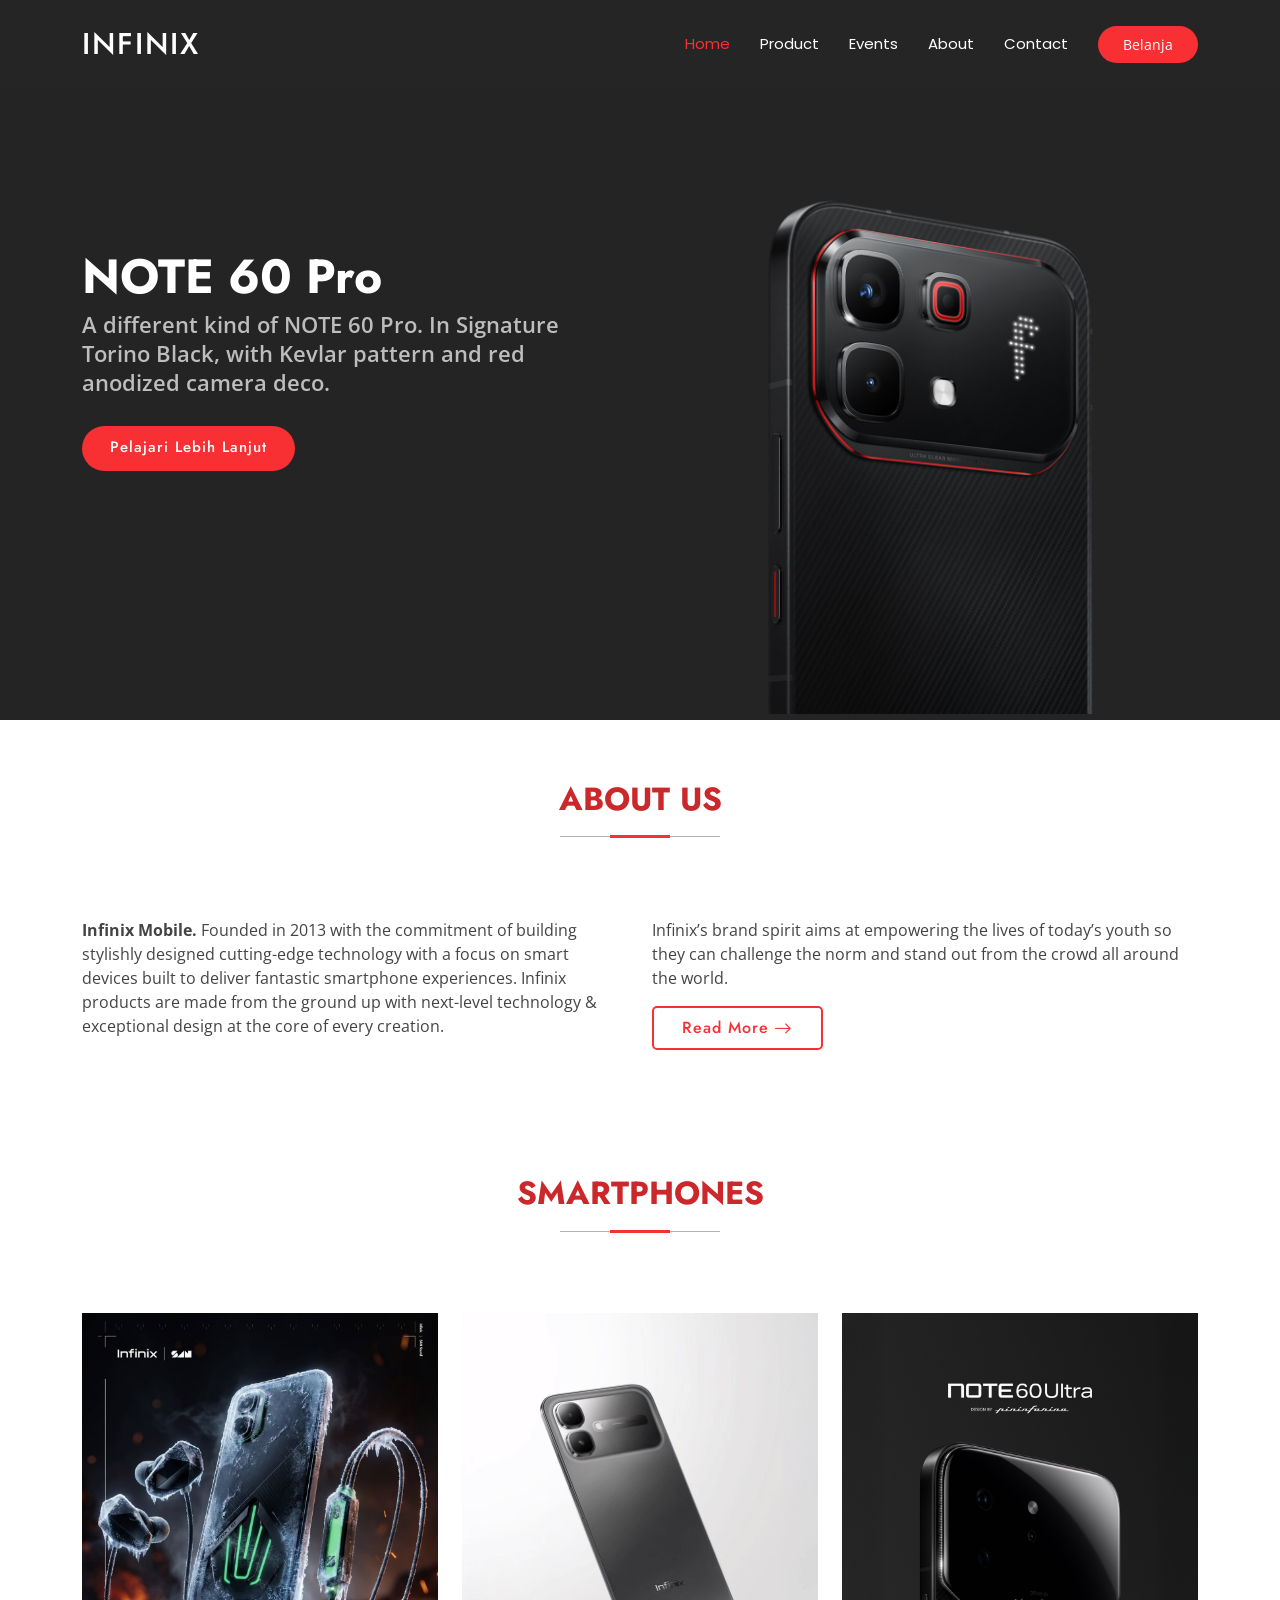
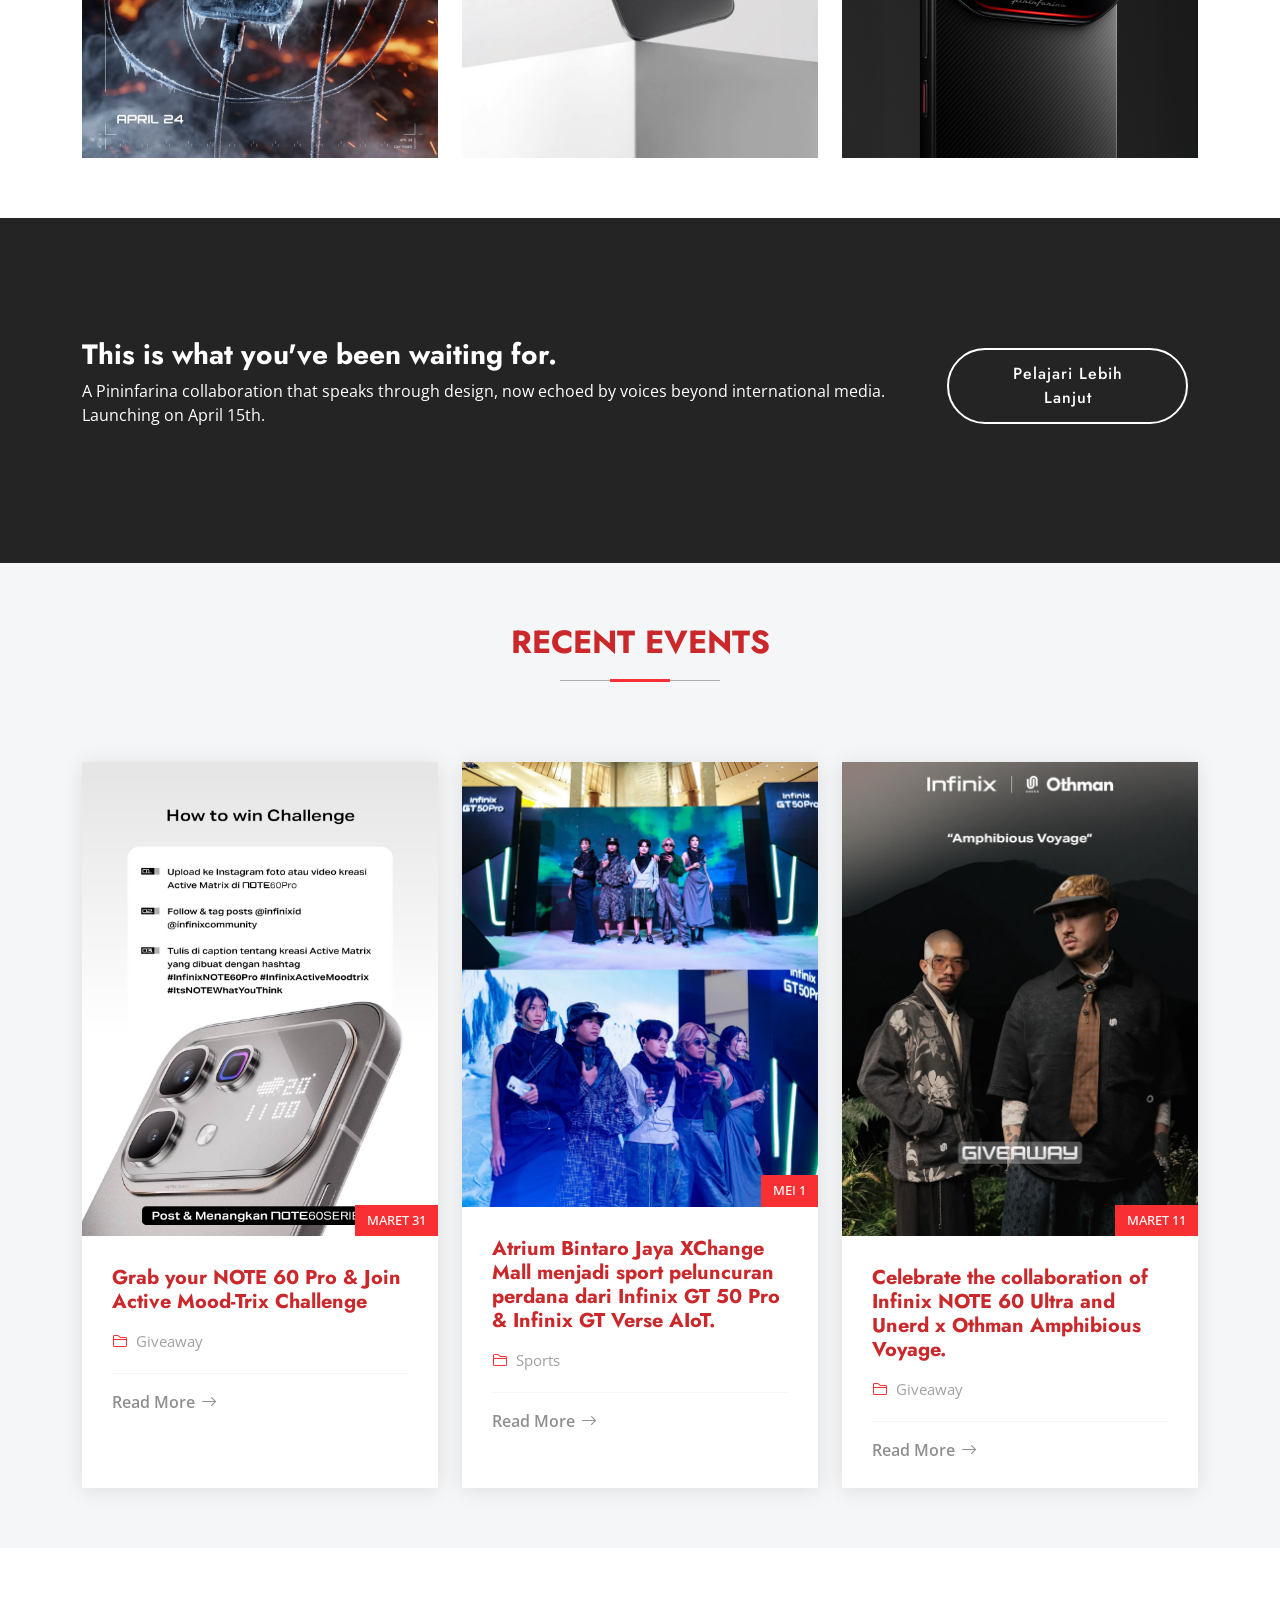
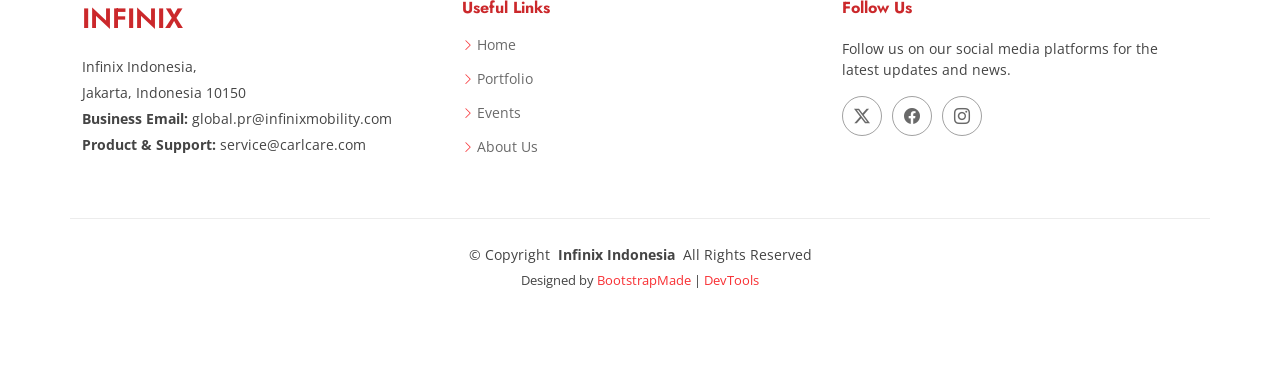
==== tugas_ets.html @ a5d47ee1 "Tugas pra ETS" ====
<!DOCTYPE html>
<html lang="en">

<head>
  <meta charset="utf-8">
  <meta content="width=device-width, initial-scale=1.0" name="viewport">
  <title>Infinix Indonesia</title>
  <meta name="description" content="">
  <meta name="keywords" content="">

  <!-- Favicons -->
  <link href="assets/img/favicon.png" rel="icon">
  <link href="assets/img/apple-touch-icon.png" rel="apple-touch-icon">

  <!-- Fonts -->
  <link href="https://fonts.googleapis.com" rel="preconnect">
  <link href="https://fonts.gstatic.com" rel="preconnect" crossorigin>
  <link
    href="https://fonts.googleapis.com/css2?family=Open+Sans:ital,wght@0,300;0,400;0,500;0,600;0,700;0,800;1,300;1,400;1,500;1,600;1,700;1,800&family=Poppins:ital,wght@0,100;0,200;0,300;0,400;0,500;0,600;0,700;0,800;0,900;1,100;1,200;1,300;1,400;1,500;1,600;1,700;1,800;1,900&family=Jost:ital,wght@0,100;0,200;0,300;0,400;0,500;0,600;0,700;0,800;0,900;1,100;1,200;1,300;1,400;1,500;1,600;1,700;1,800;1,900&display=swap"
    rel="stylesheet">

  <!-- Vendor CSS Files -->
  <link href="assets/vendor/bootstrap/css/bootstrap.min.css" rel="stylesheet">
  <link href="assets/vendor/bootstrap-icons/bootstrap-icons.css" rel="stylesheet">
  <link href="assets/vendor/aos/aos.css" rel="stylesheet">
  <link href="assets/vendor/glightbox/css/glightbox.min.css" rel="stylesheet">
  <link href="assets/vendor/swiper/swiper-bundle.min.css" rel="stylesheet">

  <!-- Main CSS File -->
  <link href="assets/css/style.css" rel="stylesheet">

  <!-- =======================================================
  * Template Name: Arsha
  * Template URL: https://bootstrapmade.com/arsha-free-bootstrap-html-template-corporate/
  * Updated: Feb 22 2025 with Bootstrap v5.3.3
  * Author: BootstrapMade.com
  * License: https://bootstrapmade.com/license/
  ======================================================== -->
</head>

<body class="index-page">

  <header id="header" class="header d-flex align-items-center fixed-top">
    <div class="container-fluid container-xl position-relative d-flex align-items-center">

      <a href="index.html" class="logo d-flex align-items-center me-auto">
        <!-- Uncomment the line below if you also wish to use an image logo -->
        <!-- <img src="assets/img/logo.webp" alt=""> -->
        <h1 class="sitename">Infinix</h1>
      </a>

      <nav id="navmenu" class="navmenu">
        <ul>
          <li><a href="#hero" class="active">Home</a></li>
          <li><a href="#portfolio">Product</a></li>
          <li><a href="#event">Events</a></li>
          <li><a href="#about">About</a></li>
          <li><a href="#footer">Contact</a></li>
        </ul>
        <i class="mobile-nav-toggle d-xl-none bi bi-list"></i>
      </nav>

      <a class="btn-getstarted" href="https://linktr.ee/infinixindo" target="_blank">Belanja</a>

    </div>
  </header>

  <main class="main">

    <!-- Hero Section -->
    <section id="hero" class="hero section dark-background">

      <div class="container">
        <div class="row gy-4">
          <div class="col-lg-6 order-2 order-lg-1 d-flex flex-column justify-content-center" data-aos="zoom-out">
            <h1>NOTE 60 Pro</h1>
            <p>A different kind of NOTE 60 Pro.
              In Signature Torino Black, with Kevlar pattern and red anodized camera deco.</p>
            <div class="d-flex">
              <a href="https://www.instagram.com/p/DXJDTZnGbRA/?img_index=1" target="_blank" class="btn-get-started">Pelajari Lebih Lanjut</a>
            </div>
          </div>
          <div class="col-lg-6 order-1 order-lg-2 hero-img" data-aos="zoom-out" data-aos-delay="200">
            <img src="assets/img/hero4-img.png" class="img-fluid" alt="">
          </div>
        </div>
      </div>

    </section><!-- /Hero Section -->

    <!-- About Section -->
    <section id="about" class="about section">

      <!-- Section Title -->
      <div class="container section-title" data-aos="fade-up">
        <h2>About Us</h2>
      </div><!-- End Section Title -->

      <div class="container">

        <div class="row gy-4">

          <div class="col-lg-6 content" data-aos="fade-up" data-aos-delay="100">
            <p>
              <b>Infinix Mobile. </b>Founded in 2013 with the commitment of building stylishly
              designed cutting-edge technology with a focus on
              smart devices built to deliver fantastic smartphone experiences. Infinix products are made from the ground
              up with next-level technology & exceptional design at the core of every creation.
            </p>
          </div>

          <div class="col-lg-6" data-aos="fade-up" data-aos-delay="200">
            <p>Infinix’s brand spirit aims at empowering the lives of today’s youth so they can challenge the norm and
              stand out from the crowd all around the world. </p>
            <a href="https://id.infinixmobility.com/about/story" target="_blank" class="read-more"><span>Read More</span><i class="bi bi-arrow-right"></i></a>
          </div>

        </div>

      </div>

    </section><!-- /About Section -->

    <!-- Portfolio Section -->
    <section id="portfolio" class="portfolio section">

      <!-- Section Title -->
      <div class="container section-title" data-aos="fade-up">
        <h2>Smartphones</h2>
      </div><!-- End Section Title -->

      <div class="container">

        <div class="isotope-layout" data-default-filter="*" data-layout="masonry" data-sort="original-order">

          <div class="row gy-4 isotope-container" data-aos="fade-up" data-aos-delay="200">

            <div class="col-lg-4 col-md-6 portfolio-item isotope-item filter-app">
              <img src="assets/img/portfolio/hp1.jpg" class="img-fluid" alt="">
              <div class="portfolio-info">
                <h4>Infinix GT 50 Pro</h4>
                <p>Stay cool. Never lag. The complete mobile gaming system.</p>
                <a href="assets/img/portfolio/hp1.jpg" title="Infinix GT 50 Pro" data-gallery="portfolio-gallery-app"
                  class="glightbox preview-link"><i class="bi bi-zoom-in"></i></a>
                <a href="https://www.instagram.com/p/DXbMA6LCJrT/" target="_blank" title="More Details"
                  class="details-link"><i class="bi bi-link-45deg"></i></a>
              </div>
            </div><!-- End Portfolio Item -->

            <div class="col-lg-4 col-md-6 portfolio-item isotope-item filter-app">
              <img src="assets/img/portfolio/hp2.jpg" class="img-fluid" alt="">
              <div class="portfolio-info">
                <h4>Infinix SMART 20</h4>
                <p>Bebas beraktivitas setiap hari dengan baterai besar 5200mAh.</p>
                <a href="assets/img/portfolio/hp2.jpg" title="Infinix SMART 20" data-gallery="portfolio-gallery-app"
                  class="glightbox preview-link"><i class="bi bi-zoom-in"></i></a>
                <a href="https://www.instagram.com/p/DV0GcU7lNZR/?img_index=1" target="_blank" title="More Details"
                  class="details-link"><i class="bi bi-link-45deg"></i></a>
              </div>
            </div><!-- End Portfolio Item -->

            <div class="col-lg-4 col-md-6 portfolio-item isotope-item filter-app">
              <img src="assets/img/portfolio/hp3.jpg" class="img-fluid" alt="">
              <div class="portfolio-info">
                <h4>Infinix NOTE 60 Ultra</h4>
                <p>The flagship from NOTE 60 Series. Built powerful. Engineered distinct.</p>
                <a href="assets/img/portfolio/hp3.jpg" title="Infinix NOTE 60 Ultra"
                  data-gallery="portfolio-gallery-app" class="glightbox preview-link"><i class="bi bi-zoom-in"></i></a>
                <a href="https://www.instagram.com/p/DXJM1EQGdS8/?img_index=1" target="_blank" title="More Details"
                  class="details-link"><i class="bi bi-link-45deg"></i></a>
              </div>
            </div><!-- End Portfolio Item -->


          </div><!-- End Portfolio Container -->

        </div>

      </div>

    </section><!-- /Portfolio Section -->

    <!-- Call To Action Section -->
    <section id="call-to-action" class="call-to-action section dark-background">

      <img src="assets/img/bg/bg.jpg" alt="">

      <div class="container">

        <div class="row" data-aos="zoom-in" data-aos-delay="100">
          <div class="col-xl-9 text-center text-xl-start">
            <h3>This is what you've been waiting for.</h3>
            <p>A Pininfarina collaboration that speaks through design, now echoed by voices beyond international media.
              Launching on April 15th.</p>
          </div>
          <div class="col-xl-3 cta-btn-container text-center">
            <a class="cta-btn align-middle" href="https://www.instagram.com/p/DXJM1EQGdS8/?img_index=1" target="_blank">Pelajari Lebih Lanjut</a>
          </div>
        </div>

      </div>

    </section><!-- /Call To Action Section -->

    <!-- Recent Blog Postst Section -->
    <section id="recent-blog-postst" class="recent-blog-postst section light-background">

      <!-- Section Title -->
      <div class="container section-title" data-aos="fade-up">
        <h2 id="event">Recent Events</h2>
      </div><!-- End Section Title -->

      <div class="container">

        <div class="row gy-5">

          <div class="col-xl-4 col-md-6">
            <div class="post-item position-relative h-100" data-aos="fade-up" data-aos-delay="100">

              <div class="post-img position-relative overflow-hidden">
                <img src="assets/img/blog/blog1.jpg" class="img-fluid" alt="">
                <span class="post-date">Maret 31</span>
              </div>

              <div class="post-content d-flex flex-column">

                <h3 class="post-title">Grab your NOTE 60 Pro & Join Active Mood-Trix Challenge</h3>

                <div class="meta d-flex align-items-center">
                  <div class="d-flex align-items-center">
                    <i class="bi bi-folder2"></i> <span class="ps-2">Giveaway</span>
                  </div>
                </div>

                <hr>

                <a href="https://www.instagram.com/p/DWjMcyxlNQJ/?img_index=3" target="_blank"
                  class="readmore stretched-link"><span>Read More</span><i class="bi bi-arrow-right"></i></a>

              </div>

            </div>
          </div><!-- End post item -->

          <div class="col-xl-4 col-md-6">
            <div class="post-item position-relative h-100" data-aos="fade-up" data-aos-delay="200">

              <div class="post-img position-relative overflow-hidden">
                <img src="assets/img/blog/blog2.webp" class="img-fluid" alt="">
                <span class="post-date">Mei 1</span>
              </div>

              <div class="post-content d-flex flex-column">

                <h3 class="post-title">Atrium Bintaro Jaya XChange Mall menjadi sport peluncuran perdana dari Infinix GT
                  50 Pro & Infinix GT Verse AIoT.</h3>
                <div class="meta d-flex align-items-center">
                  <div class="d-flex align-items-center">
                    <i class="bi bi-folder2"></i> <span class="ps-2">Sports</span>
                  </div>
                </div>

                <hr>

                <a href="https://www.instagram.com/p/DXvfO6tFLLe/?img_index=3" target="_blank"
                  class="readmore stretched-link"><span>Read More</span><i class="bi bi-arrow-right"></i></a>

              </div>

            </div>
          </div><!-- End post item -->

          <div class="col-xl-4 col-md-6" data-aos="fade-up" data-aos-delay="300">
            <div class="post-item position-relative h-100">

              <div class="post-img position-relative overflow-hidden">
                <img src="assets/img/blog/blog3.webp" class="img-fluid" alt="">
                <span class="post-date">Maret 11</span>
              </div>

              <div class="post-content d-flex flex-column">

                <h3 class="post-title">Celebrate the collaboration of Infinix NOTE 60 Ultra and Unerd x Othman
                  Amphibious Voyage.</h3>

                <div class="meta d-flex align-items-center">
                  <div class="d-flex align-items-center">
                    <i class="bi bi-folder2"></i> <span class="ps-2">Giveaway</span>
                  </div>
                </div>

                <hr>

                <a href="https://www.instagram.com/p/DVvOeg_lFXD/?img_index=3" target="_blank"
                  class="readmore stretched-link"><span>Read More</span><i class="bi bi-arrow-right"></i></a>

              </div>

            </div>
          </div><!-- End post item -->

        </div>

      </div>

    </section><!-- /Recent Blog Postst Section -->





  </main>

  <footer id="footer" class="footer">

    <div class="container footer-top">
      <div class="row gy-4">
        <div class="col-lg-4 col-md-6 footer-about">
          <a href="index.html" class="d-flex align-items-center">
            <span class="sitename">Infinix</span>
          </a>
          <div class="footer-contact pt-3">
            <p>Infinix Indonesia,</p>
            <p>Jakarta, Indonesia 10150</p>
            <p><strong>Business Email:</strong> <span>global.pr@infinixmobility.com</span></p>
            <p><strong>Product & Support:</strong> <span>service@carlcare.com</span></p>
          </div>
        </div>

        <div class="col-lg-4 col-md-3 footer-links">
          <h4>Useful Links</h4>
          <ul>
            <li><i class="bi bi-chevron-right"></i> <a href="#">Home</a></li>
            <li><i class="bi bi-chevron-right"></i> <a href="#portfolio">Portfolio</a></li>
            <li><i class="bi bi-chevron-right"></i> <a href="#event">Events</a></li>
            <li><i class="bi bi-chevron-right"></i> <a href="#about">About Us</a></li>
          </ul>
        </div>

        <div class="col-lg-4 col-md-12">
          <h4>Follow Us</h4>
          <p>Follow us on our social media platforms for the latest updates and news.</p>
          <div class="social-links d-flex">
            <a href="https://x.com/InfinixIndo" target="_blank"><i class="bi bi-twitter-x"></i></a>
            <a href="https://web.facebook.com/InfinixIndonesia?_rdc=1&_rdr#" target="_blank"><i class="bi bi-facebook"></i></a>
            <a href="https://www.instagram.com/infinixid/" target="_blank"><i class="bi bi-instagram"></i></a>
          </div>
        </div>

      </div>
    </div>

    <div class="container copyright text-center mt-4">
      <p>© <span>Copyright</span> <strong class="px-1 sitename">Infinix Indonesia</strong> <span>All Rights Reserved</span></p>
      <div class="credits">
        <!-- All the links in the footer should remain intact. -->
        <!-- You can delete the links only if you've purchased the pro version. -->
        <!-- Licensing information: https://bootstrapmade.com/license/ -->
        <!-- Purchase the pro version with working PHP/AJAX contact form: [buy-url] -->
        Designed by <a href="https://bootstrapmade.com/">BootstrapMade</a> | <a
          href="https://bootstrapmade.com/tools/">DevTools</a>
      </div>
    </div>

  </footer>

  <!-- Scroll Top -->
  <a href="#" id="scroll-top" class="scroll-top d-flex align-items-center justify-content-center"><i
      class="bi bi-arrow-up-short"></i></a>

  <!-- Preloader -->
  <div id="preloader"></div>

  <!-- Vendor JS Files -->
  <script src="assets/vendor/bootstrap/js/bootstrap.bundle.min.js"></script>
  <script src="assets/vendor/php-email-form/validate.js"></script>
  <script src="assets/vendor/aos/aos.js"></script>
  <script src="assets/vendor/glightbox/js/glightbox.min.js"></script>
  <script src="assets/vendor/swiper/swiper-bundle.min.js"></script>
  <script src="assets/vendor/waypoints/noframework.waypoints.js"></script>
  <script src="assets/vendor/imagesloaded/imagesloaded.pkgd.min.js"></script>
  <script src="assets/vendor/isotope-layout/isotope.pkgd.min.js"></script>

  <!-- Main JS File -->
  <script src="assets/js/main.js"></script>

</body>

</html>
---- assets/css/style.css ----
/**
* Template Name: Arsha
* Template URL: https://bootstrapmade.com/arsha-free-bootstrap-html-template-corporate/
* Updated: Feb 22 2025 with Bootstrap v5.3.3
* Author: BootstrapMade.com
* License: https://bootstrapmade.com/license/
*/

/*--------------------------------------------------------------
# Font & Color Variables
# Help: https://bootstrapmade.com/color-system/
--------------------------------------------------------------*/
/* Fonts */
:root {
  --default-font: "Open Sans",  system-ui, -apple-system, "Segoe UI", Roboto, "Helvetica Neue", Arial, "Noto Sans", "Liberation Sans", sans-serif, "Apple Color Emoji", "Segoe UI Emoji", "Segoe UI Symbol", "Noto Color Emoji";
  --heading-font: "Jost",  sans-serif;
  --nav-font: "Poppins",  sans-serif;
}

/* Global Colors - The following color variables are used throughout the website. Updating them here will change the color scheme of the entire website */
:root { 
  --background-color: #ffffff; /* Background color for the entire website, including individual sections */
  --default-color: #444444; /* Default color used for the majority of the text content across the entire website */
  --heading-color: #cb282b; /* Color for headings, subheadings and title throughout the website */
  --accent-color: #F83034; /* Accent color that represents your brand on the website. It's used for buttons, links, and other elements that need to stand out */
  --surface-color: #ffffff; /* The surface color is used as a background of boxed elements within sections, such as cards, icon boxes, or other elements that require a visual separation from the global background. */
  --contrast-color: #ffffff; /* Contrast color for text, ensuring readability against backgrounds of accent, heading, or default colors. */
}

/* Nav Menu Colors - The following color variables are used specifically for the navigation menu. They are separate from the global colors to allow for more customization options */
:root {
  --nav-color: #ffffff;  /* The default color of the main navmenu links */
  --nav-hover-color: #F83034; /* Applied to main navmenu links when they are hovered over or active */
  --nav-mobile-background-color: #ffffff; /* Used as the background color for mobile navigation menu */
  --nav-dropdown-background-color: #ffffff; /* Used as the background color for dropdown items that appear when hovering over primary navigation items */
  --nav-dropdown-color: #444444; /* Used for navigation links of the dropdown items in the navigation menu. */
  --nav-dropdown-hover-color: #47b2e4; /* Similar to --nav-hover-color, this color is applied to dropdown navigation links when they are hovered over. */
}

/* Color Presets - These classes override global colors when applied to any section or element, providing reuse of the sam color scheme. */

.light-background {
  --background-color: #f5f6f8;
  --surface-color: #ffffff;
}

.dark-background {
  --background-color: #242424;
  --default-color: #ffffff;
  --heading-color: #ffffff;
  --surface-color: #161616;
  --contrast-color: #ffffff;
}

/* Smooth scroll */
:root {
  scroll-behavior: smooth;
}

/*--------------------------------------------------------------
# General Styling & Shared Classes
--------------------------------------------------------------*/
body {
  color: var(--default-color);
  background-color: var(--background-color);
  font-family: var(--default-font);
}

a {
  color: var(--accent-color);
  text-decoration: none;
  transition: 0.3s;
}

a:hover {
  color: color-mix(in srgb, var(--accent-color), transparent 25%);
  text-decoration: none;
}

h1,
h2,
h3,
h4,
h5,
h6 {
  color: var(--heading-color);
  font-family: var(--heading-font);
}

/* PHP Email Form Messages
------------------------------*/
.php-email-form .error-message {
  display: none;
  background: #df1529;
  color: #ffffff;
  text-align: left;
  padding: 15px;
  margin-bottom: 24px;
  font-weight: 600;
}

.php-email-form .sent-message {
  display: none;
  color: #ffffff;
  background: #059652;
  text-align: center;
  padding: 15px;
  margin-bottom: 24px;
  font-weight: 600;
}

.php-email-form .loading {
  display: none;
  background: var(--surface-color);
  text-align: center;
  padding: 15px;
  margin-bottom: 24px;
}

.php-email-form .loading:before {
  content: "";
  display: inline-block;
  border-radius: 50%;
  width: 24px;
  height: 24px;
  margin: 0 10px -6px 0;
  border: 3px solid var(--accent-color);
  border-top-color: var(--surface-color);
  animation: php-email-form-loading 1s linear infinite;
}

@keyframes php-email-form-loading {
  0% {
    transform: rotate(0deg);
  }

  100% {
    transform: rotate(360deg);
  }
}

/*--------------------------------------------------------------
# Global Header
--------------------------------------------------------------*/
.header {
  --background-color: #3d4d6a;
  --heading-color: #ffffff;
  color: var(--default-color);
  background-color: var(--background-color);
  padding: 15px 0;
  transition: all 0.5s;
  z-index: 997;
}

.header .logo {
  line-height: 1;
}

.header .logo img {
  max-height: 36px;
  margin-right: 8px;
}

.header .logo h1 {
  font-size: 30px;
  margin: 0;
  font-weight: 500;
  color: var(--heading-color);
  letter-spacing: 2px;
  text-transform: uppercase;
}

.header .btn-getstarted,
.header .btn-getstarted:focus {
  color: var(--contrast-color);
  background: var(--accent-color);
  font-size: 14px;
  padding: 8px 25px;
  margin: 0 0 0 30px;
  border-radius: 50px;
  transition: 0.3s;
}

.header .btn-getstarted:hover,
.header .btn-getstarted:focus:hover {
  color: var(--contrast-color);
  background: color-mix(in srgb, var(--accent-color), transparent 15%);
}

@media (max-width: 1200px) {
  .header .logo {
    order: 1;
  }

  .header .btn-getstarted {
    order: 2;
    margin: 0 15px 0 0;
    padding: 6px 15px;
  }

  .header .navmenu {
    order: 3;
  }
}

/* Index Page Header
------------------------------*/
.index-page .header {
  --background-color: rgba(37, 37, 37);
  --heading-color: #ffffff;
  --nav-color: #ffffff;
}

/* Index Page Header on Scroll
------------------------------*/
.index-page.scrolled .header {
  --background-color: rgba(22, 22, 22, 0.9);
}

/*--------------------------------------------------------------
# Navigation Menu
--------------------------------------------------------------*/
/* Desktop Navigation */
@media (min-width: 1200px) {
  .navmenu {
    padding: 0;
  }

  .navmenu ul {
    margin: 0;
    padding: 0;
    display: flex;
    list-style: none;
    align-items: center;
  }

  .navmenu li {
    position: relative;
  }

  .navmenu a,
  .navmenu a:focus {
    color: var(--nav-color);
    padding: 18px 15px;
    font-size: 15px;
    font-family: var(--nav-font);
    font-weight: 400;
    display: flex;
    align-items: center;
    justify-content: space-between;
    white-space: nowrap;
    transition: 0.3s;
  }

  .navmenu a i,
  .navmenu a:focus i {
    font-size: 12px;
    line-height: 0;
    margin-left: 5px;
    transition: 0.3s;
  }

  .navmenu li:last-child a {
    padding-right: 0;
  }

  .navmenu li:hover>a,
  .navmenu .active,
  .navmenu .active:focus {
    color: var(--nav-hover-color);
  }

  .navmenu .dropdown ul {
    margin: 0;
    padding: 10px 0;
    background: var(--nav-dropdown-background-color);
    display: block;
    position: absolute;
    visibility: hidden;
    left: 14px;
    top: 130%;
    opacity: 0;
    transition: 0.3s;
    border-radius: 4px;
    z-index: 99;
    box-shadow: 0px 0px 30px rgba(0, 0, 0, 0.1);
  }

  .navmenu .dropdown ul li {
    min-width: 200px;
  }

  .navmenu .dropdown ul a {
    padding: 10px 20px;
    font-size: 15px;
    text-transform: none;
    color: var(--nav-dropdown-color);
  }

  .navmenu .dropdown ul a i {
    font-size: 12px;
  }

  .navmenu .dropdown ul a:hover,
  .navmenu .dropdown ul .active:hover,
  .navmenu .dropdown ul li:hover>a {
    color: var(--nav-dropdown-hover-color);
  }

  .navmenu .dropdown:hover>ul {
    opacity: 1;
    top: 100%;
    visibility: visible;
  }

  .navmenu .dropdown .dropdown ul {
    top: 0;
    left: -90%;
    visibility: hidden;
  }

  .navmenu .dropdown .dropdown:hover>ul {
    opacity: 1;
    top: 0;
    left: -100%;
    visibility: visible;
  }

  .navmenu .megamenu {
    position: static;
  }

  .navmenu .megamenu ul {
    margin: 0;
    padding: 10px;
    background: var(--nav-dropdown-background-color);
    box-shadow: 0px 0px 20px rgba(0, 0, 0, 0.1);
    position: absolute;
    top: 130%;
    left: 0;
    right: 0;
    visibility: hidden;
    opacity: 0;
    display: flex;
    transition: 0.3s;
    border-radius: 4px;
    z-index: 99;
  }

  .navmenu .megamenu ul li {
    flex: 1;
  }

  .navmenu .megamenu ul li a,
  .navmenu .megamenu ul li:hover>a {
    padding: 10px 20px;
    font-size: 15px;
    color: var(--nav-dropdown-color);
  }

  .navmenu .megamenu ul li a:hover,
  .navmenu .megamenu ul li .active,
  .navmenu .megamenu ul li .active:hover {
    color: var(--nav-dropdown-hover-color);
  }

  .navmenu .megamenu:hover>ul {
    opacity: 1;
    top: 100%;
    visibility: visible;
  }

  .navmenu .dd-box-shadow {
    box-shadow: 0px 0px 30px rgba(0, 0, 0, 0.1);
  }
}

/* Mobile Navigation */
@media (max-width: 1199px) {
  .mobile-nav-toggle {
    color: var(--nav-color);
    font-size: 28px;
    line-height: 0;
    margin-right: 10px;
    cursor: pointer;
    transition: color 0.3s;
  }

  .navmenu {
    padding: 0;
    z-index: 9997;
  }

  .navmenu ul {
    display: none;
    list-style: none;
    position: absolute;
    inset: 60px 20px 20px 20px;
    padding: 10px 0;
    margin: 0;
    border-radius: 6px;
    background-color: var(--nav-mobile-background-color);
    overflow-y: auto;
    transition: 0.3s;
    z-index: 9998;
    box-shadow: 0px 0px 30px rgba(0, 0, 0, 0.1);
  }

  .navmenu a,
  .navmenu a:focus {
    color: var(--nav-dropdown-color);
    padding: 10px 20px;
    font-family: var(--nav-font);
    font-size: 17px;
    font-weight: 500;
    display: flex;
    align-items: center;
    justify-content: space-between;
    white-space: nowrap;
    transition: 0.3s;
  }

  .navmenu a i,
  .navmenu a:focus i {
    font-size: 12px;
    line-height: 0;
    margin-left: 5px;
    width: 30px;
    height: 30px;
    display: flex;
    align-items: center;
    justify-content: center;
    border-radius: 50%;
    transition: 0.3s;
    background-color: color-mix(in srgb, var(--accent-color), transparent 90%);
  }

  .navmenu a i:hover,
  .navmenu a:focus i:hover {
    background-color: var(--accent-color);
    color: var(--contrast-color);
  }

  .navmenu a:hover,
  .navmenu .active,
  .navmenu .active:focus {
    color: var(--nav-dropdown-hover-color);
  }

  .navmenu .active i,
  .navmenu .active:focus i {
    background-color: var(--accent-color);
    color: var(--contrast-color);
    transform: rotate(180deg);
  }

  .navmenu .dropdown ul {
    position: static;
    display: none;
    z-index: 99;
    padding: 10px 0;
    margin: 10px 20px;
    background-color: var(--nav-dropdown-background-color);
    border: 1px solid color-mix(in srgb, var(--default-color), transparent 90%);
    box-shadow: none;
    transition: all 0.5s ease-in-out;
  }

  .navmenu .dropdown ul ul {
    background-color: rgba(33, 37, 41, 0.1);
  }

  .navmenu .dropdown>.dropdown-active {
    display: block;
    background-color: rgba(33, 37, 41, 0.03);
  }

  .mobile-nav-active {
    overflow: hidden;
  }

  .mobile-nav-active .mobile-nav-toggle {
    color: #fff;
    position: absolute;
    font-size: 32px;
    top: 15px;
    right: 15px;
    margin-right: 0;
    z-index: 9999;
  }

  .mobile-nav-active .navmenu {
    position: fixed;
    overflow: hidden;
    inset: 0;
    background: rgba(33, 37, 41, 0.8);
    transition: 0.3s;
  }

  .mobile-nav-active .navmenu>ul {
    display: block;
  }
}

/*--------------------------------------------------------------
# Global Footer
--------------------------------------------------------------*/
.footer {
  color: var(--default-color);
  background-color: var(--background-color);
  font-size: 14px;
  padding-bottom: 50px;
  position: relative;
}

.footer .footer-newsletter {
  background-color: color-mix(in srgb, var(--heading-color), transparent 95%);
  padding: 50px 0;
}

.footer .footer-newsletter h4 {
  font-size: 24px;
}

.footer .footer-newsletter .newsletter-form {
  margin-top: 30px;
  margin-bottom: 15px;
  padding: 6px 8px;
  position: relative;
  background-color: color-mix(in srgb, var(--background-color), transparent 50%);
  border: 1px solid color-mix(in srgb, var(--default-color), transparent 90%);
  box-shadow: 0px 2px 25px rgba(0, 0, 0, 0.1);
  display: flex;
  transition: 0.3s;
  border-radius: 50px;
}

.footer .footer-newsletter .newsletter-form:focus-within {
  border-color: var(--accent-color);
}

.footer .footer-newsletter .newsletter-form input[type=email] {
  border: 0;
  padding: 4px;
  width: 100%;
  background-color: color-mix(in srgb, var(--background-color), transparent 50%);
  color: var(--default-color);
}

.footer .footer-newsletter .newsletter-form input[type=email]:focus-visible {
  outline: none;
}

.footer .footer-newsletter .newsletter-form input[type=submit] {
  border: 0;
  font-size: 16px;
  padding: 0 20px;
  margin: -7px -8px -7px 0;
  background: var(--accent-color);
  color: var(--contrast-color);
  transition: 0.3s;
  border-radius: 50px;
}

.footer .footer-newsletter .newsletter-form input[type=submit]:hover {
  background: color-mix(in srgb, var(--accent-color), transparent 20%);
}

.footer .footer-top {
  padding-top: 50px;
}

.footer .social-links a {
  display: flex;
  align-items: center;
  justify-content: center;
  width: 40px;
  height: 40px;
  border-radius: 50%;
  border: 1px solid color-mix(in srgb, var(--default-color), transparent 50%);
  font-size: 16px;
  color: color-mix(in srgb, var(--default-color), transparent 20%);
  margin-right: 10px;
  transition: 0.3s;
}

.footer .social-links a:hover {
  color: var(--accent-color);
  border-color: var(--accent-color);
}

.footer h4 {
  font-size: 16px;
  font-weight: bold;
  position: relative;
  padding-bottom: 12px;
}

.footer .footer-links {
  margin-bottom: 30px;
}

.footer .footer-links ul {
  list-style: none;
  padding: 0;
  margin: 0;
}

.footer .footer-links ul i {
  margin-right: 3px;
  font-size: 12px;
  line-height: 0;
  color: var(--accent-color);
}

.footer .footer-links ul li {
  padding: 10px 0;
  display: flex;
  align-items: center;
}

.footer .footer-links ul li:first-child {
  padding-top: 0;
}

.footer .footer-links ul a {
  display: inline-block;
  color: color-mix(in srgb, var(--default-color), transparent 20%);
  line-height: 1;
}

.footer .footer-links ul a:hover {
  color: var(--accent-color);
}

.footer .footer-about a {
  color: var(--heading-color);
  font-size: 28px;
  font-weight: 600;
  text-transform: uppercase;
  font-family: var(--heading-font);
}

.footer .footer-contact p {
  margin-bottom: 5px;
}

.footer .copyright {
  padding-top: 25px;
  padding-bottom: 25px;
  border-top: 1px solid color-mix(in srgb, var(--default-color), transparent 90%);
}

.footer .copyright p {
  margin-bottom: 0;
}

.footer .credits {
  margin-top: 6px;
  font-size: 13px;
}

/*--------------------------------------------------------------
# Preloader
--------------------------------------------------------------*/
#preloader {
  position: fixed;
  inset: 0;
  z-index: 999999;
  overflow: hidden;
  background: var(--background-color);
  transition: all 0.6s ease-out;
}

#preloader:before {
  content: "";
  position: fixed;
  top: calc(50% - 30px);
  left: calc(50% - 30px);
  border: 6px solid #ffffff;
  border-color: var(--accent-color) transparent var(--accent-color) transparent;
  border-radius: 50%;
  width: 60px;
  height: 60px;
  animation: animate-preloader 1.5s linear infinite;
}

@keyframes animate-preloader {
  0% {
    transform: rotate(0deg);
  }

  100% {
    transform: rotate(360deg);
  }
}

/*--------------------------------------------------------------
# Scroll Top Button
--------------------------------------------------------------*/
.scroll-top {
  position: fixed;
  visibility: hidden;
  opacity: 0;
  right: 15px;
  bottom: -15px;
  z-index: 99999;
  background-color: var(--accent-color);
  width: 44px;
  height: 44px;
  border-radius: 50px;
  transition: all 0.4s;
}

.scroll-top i {
  font-size: 24px;
  color: var(--contrast-color);
  line-height: 0;
}

.scroll-top:hover {
  background-color: color-mix(in srgb, var(--accent-color), transparent 20%);
  color: var(--contrast-color);
}

.scroll-top.active {
  visibility: visible;
  opacity: 1;
  bottom: 15px;
}

/*--------------------------------------------------------------
# Disable aos animation delay on mobile devices
--------------------------------------------------------------*/
@media screen and (max-width: 768px) {
  [data-aos-delay] {
    transition-delay: 0 !important;
  }
}

/*--------------------------------------------------------------
# Global Page Titles & Breadcrumbs
--------------------------------------------------------------*/
.page-title {
  --background-color: color-mix(in srgb, var(--default-color), transparent 96%);
  color: var(--default-color);
  background-color: var(--background-color);
  padding: 20px 0;
  position: relative;
}

.page-title h1 {
  font-size: 28px;
  font-weight: 700;
  margin: 0;
}

.page-title .breadcrumbs ol {
  display: flex;
  flex-wrap: wrap;
  list-style: none;
  padding: 0 0 10px 0;
  margin: 0;
  font-size: 14px;
}

.page-title .breadcrumbs ol li+li {
  padding-left: 10px;
}

.page-title .breadcrumbs ol li+li::before {
  content: "/";
  display: inline-block;
  padding-right: 10px;
  color: color-mix(in srgb, var(--default-color), transparent 70%);
}

/*--------------------------------------------------------------
# Global Sections
--------------------------------------------------------------*/
section,
.section {
  color: var(--default-color);
  background-color: var(--background-color);
  padding: 60px 0;
  scroll-margin-top: 88px;
  overflow: clip;
}

@media (max-width: 1199px) {

  section,
  .section {
    scroll-margin-top: 66px;
  }
}

/*--------------------------------------------------------------
# Global Section Titles
--------------------------------------------------------------*/
.section-title {
  text-align: center;
  padding-bottom: 60px;
  position: relative;
}

.section-title h2 {
  font-size: 32px;
  font-weight: 700;
  margin-bottom: 20px;
  padding-bottom: 20px;
  text-transform: uppercase;
  position: relative;
}

.section-title h2:before {
  content: "";
  position: absolute;
  display: block;
  width: 160px;
  height: 1px;
  background: color-mix(in srgb, var(--default-color), transparent 60%);
  left: 0;
  right: 0;
  bottom: 1px;
  margin: auto;
}

.section-title h2::after {
  content: "";
  position: absolute;
  display: block;
  width: 60px;
  height: 3px;
  background: var(--accent-color);
  left: 0;
  right: 0;
  bottom: 0;
  margin: auto;
}

.section-title p {
  margin-bottom: 0;
}

/*--------------------------------------------------------------
# Hero Section
--------------------------------------------------------------*/
.hero {
  width: 100%;
  min-height: 80vh;
  position: relative;
  padding: 0;
  display: flex;
  align-items: center;
}

.hero h1 {
  margin: 0;
  font-size: 48px;
  font-weight: 700;
  line-height: 56px;
}

.hero p {
  color: color-mix(in srgb, var(--default-color), transparent 30%);
  margin: 5px 0 30px 0;
  font-size: 22px;
  line-height: 1.3;
  font-weight: 600;
}

.hero .btn-get-started {
  color: var(--contrast-color);
  background: var(--accent-color);
  font-family: var(--heading-font);
  font-weight: 500;
  font-size: 15px;
  letter-spacing: 1px;
  display: inline-block;
  padding: 10px 28px 12px 28px;
  border-radius: 50px;
  transition: 0.5s;
}

.hero .btn-get-started:hover {
  color: var(--contrast-color);
  background: color-mix(in srgb, var(--accent-color), transparent 15%);
}

.hero .btn-watch-video {
  font-size: 16px;
  transition: 0.5s;
  margin-left: 25px;
  color: var(--default-color);
  font-weight: 600;
}

.hero .btn-watch-video i {
  color: var(--contrast-color);
  font-size: 32px;
  transition: 0.3s;
  line-height: 0;
  margin-right: 8px;
}

.hero .btn-watch-video:hover {
  color: var(--accent-color);
}

.hero .btn-watch-video:hover i {
  color: color-mix(in srgb, var(--accent-color), transparent 15%);
}

.hero .animated {
  animation: up-down 2s ease-in-out infinite alternate-reverse both;
}

@media (max-width: 640px) {
  .hero h1 {
    font-size: 28px;
    line-height: 36px;
  }

  .hero p {
    font-size: 18px;
    line-height: 24px;
    margin-bottom: 30px;
  }

  .hero .btn-get-started,
  .hero .btn-watch-video {
    font-size: 13px;
  }
}

@keyframes up-down {
  0% {
    transform: translateY(10px);
  }

  100% {
    transform: translateY(-10px);
  }
}

/*--------------------------------------------------------------
# Clients Section
--------------------------------------------------------------*/
.clients {
  padding: 12px 0;
}

.clients .swiper {
  padding: 10px 0;
}

.clients .swiper-wrapper {
  height: auto;
}

.clients .swiper-slide img {
  transition: 0.3s;
  padding: 0 10px;
}

.clients .swiper-slide img:hover {
  transform: scale(1.1);
}

/*--------------------------------------------------------------
# About Section
--------------------------------------------------------------*/
.about ul {
  list-style: none;
  padding: 0;
}

.about ul li {
  padding-bottom: 5px;
  display: flex;
  align-items: center;
}

.about ul i {
  font-size: 20px;
  padding-right: 4px;
  color: var(--accent-color);
}

.about .read-more {
  color: var(--accent-color);
  font-family: var(--heading-font);
  font-weight: 500;
  font-size: 16px;
  letter-spacing: 1px;
  padding: 8px 28px;
  border-radius: 5px;
  transition: 0.3s;
  display: inline-flex;
  align-items: center;
  justify-content: center;
  border: 2px solid var(--accent-color);
}

.about .read-more i {
  font-size: 18px;
  margin-left: 5px;
  line-height: 0;
  transition: 0.3s;
}

.about .read-more:hover {
  background: var(--accent-color);
  color: var(--contrast-color);
}

.about .read-more:hover i {
  transform: translate(5px, 0);
}

/*--------------------------------------------------------------
# Why Us Section
--------------------------------------------------------------*/
.why-us {
  padding: 30px 0;
}

.why-us .content h3 {
  font-weight: 400;
  font-size: 34px;
}

.why-us .content p {
  color: color-mix(in srgb, var(--default-color), transparent 30%);
}

.why-us .faq-container .faq-item {
  background-color: var(--surface-color);
  position: relative;
  padding: 20px;
  margin-bottom: 20px;
  box-shadow: 0px 5px 25px 0px rgba(0, 0, 0, 0.1);
  overflow: hidden;
}

.why-us .faq-container .faq-item:last-child {
  margin-bottom: 0;
}

.why-us .faq-container .faq-item h3 {
  font-weight: 500;
  font-size: 17px;
  line-height: 24px;
  margin: 0 30px 0 0;
  transition: 0.3s;
  cursor: pointer;
}

.why-us .faq-container .faq-item h3 span {
  color: var(--accent-color);
  padding-right: 5px;
  font-weight: 600;
}

.why-us .faq-container .faq-item h3:hover {
  color: var(--accent-color);
}

.why-us .faq-container .faq-item .faq-content {
  display: grid;
  grid-template-rows: 0fr;
  transition: 0.3s ease-in-out;
  visibility: hidden;
  opacity: 0;
}

.why-us .faq-container .faq-item .faq-content p {
  margin-bottom: 0;
  overflow: hidden;
}

.why-us .faq-container .faq-item .faq-icon {
  position: absolute;
  top: 22px;
  left: 20px;
  font-size: 22px;
  line-height: 0;
  transition: 0.3s;
  color: var(--accent-color);
}

.why-us .faq-container .faq-item .faq-toggle {
  position: absolute;
  top: 20px;
  right: 20px;
  font-size: 16px;
  line-height: 0;
  transition: 0.3s;
  cursor: pointer;
}

.why-us .faq-container .faq-item .faq-toggle:hover {
  color: var(--accent-color);
}

.why-us .faq-container .faq-active h3 {
  color: var(--accent-color);
}

.why-us .faq-container .faq-active .faq-content {
  grid-template-rows: 1fr;
  visibility: visible;
  opacity: 1;
  padding-top: 10px;
}

.why-us .faq-container .faq-active .faq-toggle {
  transform: rotate(90deg);
  color: var(--accent-color);
}

.why-us .why-us-img {
  display: flex;
  align-items: center;
  justify-content: center;
}

.why-us .why-us-img img {
  max-height: 70%;
}

/*--------------------------------------------------------------
# Skills Section
--------------------------------------------------------------*/
.skills .content h3 {
  font-size: 2rem;
  font-weight: 700;
}

.skills .content p {
  color: color-mix(in srgb, var(--default-color), transparent 30%);
}

.skills .content p:last-child {
  margin-bottom: 0;
}

.skills .content ul {
  list-style: none;
  padding: 0;
}

.skills .content ul li {
  padding-bottom: 10px;
}

.skills .progress {
  height: 60px;
  display: block;
  background: none;
  border-radius: 0;
}

.skills .progress .skill {
  color: var(--default-color);
  padding: 0;
  margin: 0 0 6px 0;
  text-transform: uppercase;
  display: block;
  font-weight: 600;
  font-family: var(--heading-font);
}

.skills .progress .skill .val {
  float: right;
  font-style: normal;
}

.skills .progress-bar-wrap {
  background: color-mix(in srgb, var(--heading-color), transparent 90%);
  height: 10px;
}

.skills .progress-bar {
  width: 1px;
  height: 10px;
  transition: 0.9s;
  background-color: var(--heading-color);
}

/*--------------------------------------------------------------
# Services Section
--------------------------------------------------------------*/
.services .service-item {
  background-color: var(--surface-color);
  box-shadow: 0px 5px 90px 0px rgba(0, 0, 0, 0.1);
  padding: 50px 30px;
  transition: all ease-in-out 0.4s;
  height: 100%;
}

.services .service-item .icon {
  margin-bottom: 10px;
}

.services .service-item .icon i {
  color: var(--accent-color);
  font-size: 36px;
  transition: 0.3s;
}

.services .service-item h4 {
  font-weight: 700;
  margin-bottom: 15px;
  font-size: 20px;
}

.services .service-item h4 a {
  color: var(--heading-color);
  transition: ease-in-out 0.3s;
}

.services .service-item p {
  line-height: 24px;
  font-size: 14px;
  margin-bottom: 0;
}

.services .service-item:hover {
  transform: translateY(-10px);
}

.services .service-item:hover h4 a {
  color: var(--accent-color);
}

/*--------------------------------------------------------------
# Work Process Section
--------------------------------------------------------------*/
.work-process .steps-item {
  background: var(--surface-color);
  border-radius: 20px;
  height: 100%;
  transition: all 0.3s ease-in-out;
  box-shadow: 0 5px 20px color-mix(in srgb, var(--default-color), transparent 92%);
}

.work-process .steps-item .steps-image {
  border-radius: 20px 20px 0 0;
  overflow: hidden;
}

.work-process .steps-item:hover {
  transform: translateY(-10px);
  box-shadow: 0 15px 30px color-mix(in srgb, var(--accent-color), transparent 85%);
}

.work-process .steps-item:hover .steps-number {
  background: var(--accent-color);
  color: var(--contrast-color);
}

.work-process .steps-item:hover .steps-image img {
  transform: scale(1.1);
}

.work-process .steps-image {
  position: relative;
  height: 280px;
}

.work-process .steps-image img {
  width: 100%;
  height: 100%;
  object-fit: cover;
  transition: transform 0.6s ease;
}

.work-process .steps-content {
  position: relative;
  padding: 40px 30px 30px;
}

.work-process .steps-content .steps-number {
  position: absolute;
  left: 30px;
  top: -30px;
  width: 60px;
  height: 60px;
  background: var(--accent-color);
  color: var(--contrast-color);
  border-radius: 50%;
  font-family: var(--heading-font);
  font-size: 24px;
  font-weight: 700;
  display: flex;
  align-items: center;
  justify-content: center;
  transition: all 0.3s ease-in-out;
}

.work-process .steps-content h3 {
  font-size: 24px;
  font-weight: 700;
  margin-bottom: 15px;
}

.work-process .steps-content p {
  font-size: 15px;
  color: color-mix(in srgb, var(--default-color), transparent 20%);
  margin-bottom: 25px;
}

.work-process .steps-features .feature-item {
  display: flex;
  align-items: center;
  margin-bottom: 12px;
}

.work-process .steps-features .feature-item:last-child {
  margin-bottom: 0;
}

.work-process .steps-features .feature-item i {
  color: var(--accent-color);
  font-size: 18px;
  margin-right: 10px;
}

.work-process .steps-features .feature-item span {
  font-size: 14px;
  color: color-mix(in srgb, var(--default-color), transparent 15%);
}

@media (max-width: 1199px) {
  .work-process .steps-image {
    height: 240px;
  }

  .work-process .steps-content {
    padding: 35px 25px 25px;
  }

  .work-process .steps-content h3 {
    font-size: 22px;
  }
}

@media (max-width: 991px) {
  .work-process .steps-item {
    margin-bottom: 30px;
  }

  .work-process .steps-image {
    height: 220px;
  }

  .work-process .steps-content {
    padding: 30px 20px 20px;
  }

  .work-process .steps-content .steps-number {
    width: 50px;
    height: 50px;
    font-size: 20px;
    left: 25px;
    top: -25px;
  }

  .work-process .steps-content h3 {
    font-size: 20px;
    margin-bottom: 12px;
  }

  .work-process .steps-content p {
    font-size: 14px;
    margin-bottom: 20px;
  }
}

/*--------------------------------------------------------------
# Call To Action Section
--------------------------------------------------------------*/
.call-to-action {
  padding: 120px 0;
  position: relative;
  clip-path: inset(0);
}

.call-to-action img {
  position: fixed;
  top: 0;
  left: 0;
  display: block;
  width: 100%;
  height: 100%;
  object-fit: cover;
  z-index: 1;
}

.call-to-action:before {
  content: "";
  background: color-mix(in srgb, var(--background-color), transparent 35%);
  position: absolute;
  inset: 0;
  z-index: 2;
}

.call-to-action .container {
  position: relative;
  z-index: 3;
}

.call-to-action h3 {
  color: var(--default-color);
  font-size: 28px;
  font-weight: 700;
}

.call-to-action p {
  color: var(--default-color);
}

.call-to-action .cta-btn {
  font-family: var(--heading-font);
  font-weight: 500;
  font-size: 16px;
  letter-spacing: 1px;
  display: inline-block;
  padding: 12px 40px;
  border-radius: 50px;
  transition: 0.5s;
  margin: 10px;
  border: 2px solid var(--contrast-color);
  color: var(--contrast-color);
}

.call-to-action .cta-btn:hover {
  background: var(--accent-color);
  border: 2px solid var(--accent-color);
}

/*--------------------------------------------------------------
# Portfolio Section
--------------------------------------------------------------*/
.portfolio .portfolio-filters {
  padding: 0;
  margin: 0 auto 20px auto;
  list-style: none;
  text-align: center;
}

.portfolio .portfolio-filters li {
  cursor: pointer;
  display: inline-block;
  padding: 8px 20px 10px 20px;
  margin: 0;
  font-size: 15px;
  font-weight: 500;
  line-height: 1;
  margin-bottom: 5px;
  border-radius: 50px;
  transition: all 0.3s ease-in-out;
  font-family: var(--heading-font);
}

.portfolio .portfolio-filters li:hover,
.portfolio .portfolio-filters li.filter-active {
  color: var(--contrast-color);
  background-color: var(--accent-color);
}

.portfolio .portfolio-filters li:first-child {
  margin-left: 0;
}

.portfolio .portfolio-filters li:last-child {
  margin-right: 0;
}

@media (max-width: 575px) {
  .portfolio .portfolio-filters li {
    font-size: 14px;
    margin: 0 0 10px 0;
  }
}

.portfolio .portfolio-item {
  position: relative;
  overflow: hidden;
}

.portfolio .portfolio-item .portfolio-info {
  opacity: 0;
  position: absolute;
  left: 12px;
  right: 12px;
  bottom: -100%;
  z-index: 3;
  transition: all ease-in-out 0.5s;
  background: color-mix(in srgb, var(--background-color), transparent 10%);
  padding: 15px;
}

.portfolio .portfolio-item .portfolio-info h4 {
  font-size: 18px;
  font-weight: 600;
  padding-right: 50px;
}

.portfolio .portfolio-item .portfolio-info p {
  color: color-mix(in srgb, var(--default-color), transparent 30%);
  font-size: 14px;
  margin-bottom: 0;
  padding-right: 50px;
}

.portfolio .portfolio-item .portfolio-info .preview-link,
.portfolio .portfolio-item .portfolio-info .details-link {
  position: absolute;
  right: 50px;
  font-size: 24px;
  top: calc(50% - 14px);
  color: color-mix(in srgb, var(--default-color), transparent 30%);
  transition: 0.3s;
  line-height: 0;
}

.portfolio .portfolio-item .portfolio-info .preview-link:hover,
.portfolio .portfolio-item .portfolio-info .details-link:hover {
  color: var(--accent-color);
}

.portfolio .portfolio-item .portfolio-info .details-link {
  right: 14px;
  font-size: 28px;
}

.portfolio .portfolio-item:hover .portfolio-info {
  opacity: 1;
  bottom: 0;
}

/*--------------------------------------------------------------
# Team Section
--------------------------------------------------------------*/
.team .team-member {
  background-color: var(--surface-color);
  box-shadow: 0px 2px 15px rgba(0, 0, 0, 0.1);
  position: relative;
  border-radius: 5px;
  transition: 0.5s;
  padding: 30px;
  height: 100%;
}

@media (max-width: 468px) {
  .team .team-member {
    flex-direction: column;
    justify-content: center !important;
    align-items: center !important;
  }
}

.team .team-member .pic {
  overflow: hidden;
  width: 150px;
  border-radius: 50%;
  flex-shrink: 0;
}

.team .team-member .pic img {
  transition: ease-in-out 0.3s;
}

.team .team-member:hover {
  transform: translateY(-10px);
}

.team .team-member .member-info {
  padding-left: 30px;
}

@media (max-width: 468px) {
  .team .team-member .member-info {
    padding: 30px 0 0 0;
    text-align: center;
  }
}

.team .team-member h4 {
  font-weight: 700;
  margin-bottom: 5px;
  font-size: 20px;
}

.team .team-member span {
  display: block;
  font-size: 15px;
  padding-bottom: 10px;
  position: relative;
  font-weight: 500;
}

.team .team-member span::after {
  content: "";
  position: absolute;
  display: block;
  width: 50px;
  height: 1px;
  background: color-mix(in srgb, var(--default-color), transparent 85%);
  bottom: 0;
  left: 0;
}

@media (max-width: 468px) {
  .team .team-member span::after {
    left: calc(50% - 25px);
  }
}

.team .team-member p {
  margin: 10px 0 0 0;
  font-size: 14px;
}

.team .team-member .social {
  margin-top: 12px;
  display: flex;
  align-items: center;
  justify-content: start;
  width: 100%;
}

@media (max-width: 468px) {
  .team .team-member .social {
    justify-content: center;
  }
}

.team .team-member .social a {
  background: color-mix(in srgb, var(--default-color), transparent 94%);
  transition: ease-in-out 0.3s;
  display: flex;
  align-items: center;
  justify-content: center;
  border-radius: 50px;
  width: 36px;
  height: 36px;
}

.team .team-member .social a i {
  color: color-mix(in srgb, var(--default-color), transparent 20%);
  font-size: 16px;
  margin: 0 2px;
}

.team .team-member .social a:hover {
  background: var(--accent-color);
}

.team .team-member .social a:hover i {
  color: var(--contrast-color);
}

.team .team-member .social a+a {
  margin-left: 8px;
}

/*--------------------------------------------------------------
# Pricing Section
--------------------------------------------------------------*/
.pricing .pricing-item {
  background-color: var(--surface-color);
  box-shadow: 0 3px 20px -2px rgba(0, 0, 0, 0.1);
  border-top: 4px solid var(--background-color);
  padding: 60px 40px;
  height: 100%;
  border-radius: 5px;
}

.pricing h3 {
  font-weight: 600;
  margin-bottom: 15px;
  font-size: 20px;
}

.pricing h4 {
  color: var(--accent-color);
  font-size: 48px;
  font-weight: 400;
  font-family: var(--heading-font);
  margin-bottom: 0;
}

.pricing h4 sup {
  font-size: 28px;
}

.pricing h4 span {
  color: color-mix(in srgb, var(--default-color), transparent 50%);
  font-size: 18px;
}

.pricing ul {
  padding: 20px 0;
  list-style: none;
  color: color-mix(in srgb, var(--default-color), transparent 30%);
  text-align: left;
  line-height: 20px;
}

.pricing ul li {
  padding: 10px 0;
  display: flex;
  align-items: center;
}

.pricing ul i {
  color: #059652;
  font-size: 24px;
  padding-right: 3px;
}

.pricing ul .na {
  color: color-mix(in srgb, var(--default-color), transparent 60%);
}

.pricing ul .na i {
  color: color-mix(in srgb, var(--default-color), transparent 60%);
}

.pricing ul .na span {
  text-decoration: line-through;
}

.pricing .buy-btn {
  color: var(--accent-color);
  display: inline-block;
  padding: 8px 35px 10px 35px;
  border-radius: 50px;
  transition: none;
  font-size: 16px;
  font-weight: 500;
  font-family: var(--heading-font);
  transition: 0.3s;
  border: 1px solid var(--accent-color);
}

.pricing .buy-btn:hover {
  background: var(--accent-color);
  color: var(--contrast-color);
}

.pricing .featured {
  border-top-color: var(--accent-color);
}

.pricing .featured .buy-btn {
  background: var(--accent-color);
  color: var(--contrast-color);
}

@media (max-width: 992px) {
  .pricing .box {
    max-width: 60%;
    margin: 0 auto 30px auto;
  }
}

@media (max-width: 767px) {
  .pricing .box {
    max-width: 80%;
    margin: 0 auto 30px auto;
  }
}

@media (max-width: 420px) {
  .pricing .box {
    max-width: 100%;
    margin: 0 auto 30px auto;
  }
}

/*--------------------------------------------------------------
# Testimonials Section
--------------------------------------------------------------*/
.testimonials .section-header {
  margin-bottom: 40px;
}

.testimonials .testimonials-carousel,
.testimonials .testimonials-slider {
  overflow: hidden;
}

.testimonials .testimonial-item {
  text-align: center;
}

.testimonials .testimonial-item .testimonial-img {
  width: 120px;
  border-radius: 50%;
  border: 4px solid var(--background-color);
  margin: 0 auto;
}

.testimonials .testimonial-item h3 {
  font-size: 20px;
  font-weight: bold;
  margin: 10px 0 5px 0;
}

.testimonials .testimonial-item h4 {
  font-size: 14px;
  color: color-mix(in srgb, var(--default-color), transparent 40%);
  margin: 0 0 15px 0;
}

.testimonials .testimonial-item .stars {
  margin-bottom: 15px;
}

.testimonials .testimonial-item .stars i {
  color: #ffc107;
  margin: 0 1px;
}

.testimonials .testimonial-item .quote-icon-left,
.testimonials .testimonial-item .quote-icon-right {
  color: color-mix(in srgb, var(--accent-color), transparent 50%);
  font-size: 26px;
  line-height: 0;
}

.testimonials .testimonial-item .quote-icon-left {
  display: inline-block;
  left: -5px;
  position: relative;
}

.testimonials .testimonial-item .quote-icon-right {
  display: inline-block;
  right: -5px;
  position: relative;
  top: 10px;
  transform: scale(-1, -1);
}

.testimonials .testimonial-item p {
  font-style: italic;
  margin: 0 auto 15px auto;
}

.testimonials .swiper-wrapper {
  height: auto;
}

.testimonials .swiper-pagination {
  margin-top: 20px;
  position: relative;
}

.testimonials .swiper-pagination .swiper-pagination-bullet {
  width: 12px;
  height: 12px;
  opacity: 1;
  background-color: color-mix(in srgb, var(--default-color), transparent 85%);
}

.testimonials .swiper-pagination .swiper-pagination-bullet-active {
  background-color: var(--accent-color);
}

@media (min-width: 992px) {
  .testimonials .testimonial-item p {
    width: 80%;
  }
}

/*--------------------------------------------------------------
# Faq 2 Section
--------------------------------------------------------------*/
.faq-2 .faq-container {
  margin-top: 15px;
}

.faq-2 .faq-container .faq-item {
  background-color: var(--surface-color);
  position: relative;
  padding: 20px;
  margin-bottom: 20px;
  overflow: hidden;
}

.faq-2 .faq-container .faq-item:last-child {
  margin-bottom: 0;
}

.faq-2 .faq-container .faq-item h3 {
  font-weight: 600;
  font-size: 18px;
  line-height: 24px;
  margin: 0 30px 0 32px;
  transition: 0.3s;
  cursor: pointer;
}

.faq-2 .faq-container .faq-item h3 span {
  color: var(--accent-color);
  padding-right: 5px;
}

.faq-2 .faq-container .faq-item h3:hover {
  color: var(--accent-color);
}

.faq-2 .faq-container .faq-item .faq-content {
  display: grid;
  grid-template-rows: 0fr;
  transition: 0.3s ease-in-out;
  visibility: hidden;
  opacity: 0;
}

.faq-2 .faq-container .faq-item .faq-content p {
  margin-bottom: 0;
  overflow: hidden;
}

.faq-2 .faq-container .faq-item .faq-icon {
  position: absolute;
  top: 22px;
  left: 20px;
  font-size: 20px;
  line-height: 0;
  transition: 0.3s;
  color: var(--accent-color);
}

.faq-2 .faq-container .faq-item .faq-toggle {
  position: absolute;
  top: 20px;
  right: 20px;
  font-size: 16px;
  line-height: 0;
  transition: 0.3s;
  cursor: pointer;
}

.faq-2 .faq-container .faq-item .faq-toggle:hover {
  color: var(--accent-color);
}

.faq-2 .faq-container .faq-active h3 {
  color: var(--accent-color);
}

.faq-2 .faq-container .faq-active .faq-content {
  grid-template-rows: 1fr;
  visibility: visible;
  opacity: 1;
  padding-top: 10px;
}

.faq-2 .faq-container .faq-active .faq-toggle {
  transform: rotate(90deg);
  color: var(--accent-color);
}

/*--------------------------------------------------------------
# Subscribe Section
--------------------------------------------------------------*/
.subscribe .container {
  padding: 80px 80px 0 80px;
  background: color-mix(in srgb, var(--default-color), transparent 96%);
  border-radius: 15px;
}

@media (max-width: 992px) {
  .subscribe .container {
    padding: 60px 60px 0 60px;
  }
}

@media (max-width: 575px) {
  .subscribe .container {
    padding: 25px 15px 0 15px;
    border-radius: 0;
  }
}

.subscribe .cta-content h2 {
  font-size: 2.5rem;
  font-weight: 700;
  margin-bottom: 1rem;
}

.subscribe .cta-content p {
  font-size: 1.1rem;
  margin-bottom: 2rem;
}

.subscribe .cta-form .form-control {
  height: 50px;
  border-radius: 25px 0 0 25px;
  border: 1px solid var(--accent-color);
  padding-left: 20px;
}

.subscribe .cta-form .form-control:focus {
  box-shadow: none;
  border-color: var(--accent-color);
}

.subscribe .cta-form .btn {
  height: 50px;
  border-radius: 0 25px 25px 0;
  background-color: var(--accent-color);
  border-color: var(--accent-color);
  color: var(--contrast-color);
  padding: 0 30px;
  font-weight: 600;
  transition: all 0.3s ease;
}

.subscribe .cta-form .btn:hover {
  background-color: color-mix(in srgb, var(--accent-color), black 10%);
  border-color: color-mix(in srgb, var(--accent-color), black 10%);
}

@media (max-width: 575px) {
  .subscribe .cta-form .btn {
    padding: 0 15px;
  }
}

@media (max-width: 991px) {
  .subscribe .cta-content {
    text-align: center;
    margin-bottom: 2rem;
  }

  .subscribe .cta-image {
    text-align: center;
  }
}

/*--------------------------------------------------------------
# Recent Blog Postst Section
--------------------------------------------------------------*/
.recent-blog-postst .post-item {
  background: var(--surface-color);
  box-shadow: 0px 2px 20px rgba(0, 0, 0, 0.1);
  transition: 0.3s;
}

.recent-blog-postst .post-item .post-img img {
  transition: 0.5s;
}

.recent-blog-postst .post-item .post-date {
  position: absolute;
  right: 0;
  bottom: 0;
  background-color: var(--accent-color);
  color: var(--contrast-color);
  text-transform: uppercase;
  font-size: 13px;
  padding: 6px 12px;
  font-weight: 500;
}

.recent-blog-postst .post-item .post-content {
  padding: 30px;
}

.recent-blog-postst .post-item .post-title {
  color: var(--heading-color);
  font-size: 20px;
  font-weight: 700;
  transition: 0.3s;
  margin-bottom: 15px;
}

.recent-blog-postst .post-item .meta i {
  font-size: 16px;
  color: var(--accent-color);
}

.recent-blog-postst .post-item .meta span {
  font-size: 15px;
  color: color-mix(in srgb, var(--default-color), transparent 50%);
}

.recent-blog-postst .post-item hr {
  color: color-mix(in srgb, var(--default-color), transparent 80%);
  margin: 20px 0;
}

.recent-blog-postst .post-item .readmore {
  display: flex;
  align-items: center;
  font-weight: 600;
  line-height: 1;
  transition: 0.3s;
  color: color-mix(in srgb, var(--default-color), transparent 40%);
}

.recent-blog-postst .post-item .readmore i {
  line-height: 0;
  margin-left: 6px;
  font-size: 16px;
}

.recent-blog-postst .post-item:hover .post-title,
.recent-blog-postst .post-item:hover .readmore {
  color: var(--accent-color);
}

.recent-blog-postst .post-item:hover .post-img img {
  transform: scale(1.1);
}

/*--------------------------------------------------------------
# Contact Section
--------------------------------------------------------------*/
.contact .info-wrap {
  background-color: var(--surface-color);
  box-shadow: 0px 0px 20px rgba(0, 0, 0, 0.1);
  border-top: 3px solid var(--accent-color);
  border-bottom: 3px solid var(--accent-color);
  padding: 30px;
  height: 100%;
}

@media (max-width: 575px) {
  .contact .info-wrap {
    padding: 20px;
  }
}

.contact .info-item {
  margin-bottom: 40px;
}

.contact .info-item i {
  font-size: 20px;
  color: var(--accent-color);
  background: color-mix(in srgb, var(--accent-color), transparent 92%);
  width: 44px;
  height: 44px;
  display: flex;
  justify-content: center;
  align-items: center;
  border-radius: 50px;
  transition: all 0.3s ease-in-out;
  margin-right: 15px;
}

.contact .info-item h3 {
  padding: 0;
  font-size: 18px;
  font-weight: 700;
  margin-bottom: 5px;
}

.contact .info-item p {
  padding: 0;
  margin-bottom: 0;
  font-size: 14px;
}

.contact .info-item:hover i {
  background: var(--accent-color);
  color: var(--contrast-color);
}

.contact .php-email-form {
  background-color: var(--surface-color);
  height: 100%;
  padding: 30px;
  border-top: 3px solid var(--accent-color);
  border-bottom: 3px solid var(--accent-color);
  box-shadow: 0px 0px 20px rgba(0, 0, 0, 0.1);
}

@media (max-width: 575px) {
  .contact .php-email-form {
    padding: 20px;
  }
}

.contact .php-email-form input[type=text],
.contact .php-email-form input[type=email],
.contact .php-email-form textarea {
  font-size: 14px;
  padding: 10px 15px;
  box-shadow: none;
  border-radius: 0;
  color: var(--default-color);
  background-color: color-mix(in srgb, var(--background-color), transparent 50%);
  border-color: color-mix(in srgb, var(--default-color), transparent 80%);
}

.contact .php-email-form input[type=text]:focus,
.contact .php-email-form input[type=email]:focus,
.contact .php-email-form textarea:focus {
  border-color: var(--accent-color);
}

.contact .php-email-form input[type=text]::placeholder,
.contact .php-email-form input[type=email]::placeholder,
.contact .php-email-form textarea::placeholder {
  color: color-mix(in srgb, var(--default-color), transparent 70%);
}

.contact .php-email-form button[type=submit] {
  color: var(--contrast-color);
  background: var(--accent-color);
  border: 0;
  padding: 10px 30px;
  transition: 0.4s;
  border-radius: 50px;
}

.contact .php-email-form button[type=submit]:hover {
  background: color-mix(in srgb, var(--accent-color), transparent 25%);
}

/*--------------------------------------------------------------
# Portfolio Details Section
--------------------------------------------------------------*/
.portfolio-details .portfolio-details-slider img {
  width: 100%;
}

.portfolio-details .portfolio-details-slider .swiper-pagination {
  margin-top: 20px;
  position: relative;
}

.portfolio-details .portfolio-details-slider .swiper-pagination .swiper-pagination-bullet {
  width: 12px;
  height: 12px;
  background-color: color-mix(in srgb, var(--default-color), transparent 85%);
  opacity: 1;
}

.portfolio-details .portfolio-details-slider .swiper-pagination .swiper-pagination-bullet-active {
  background-color: var(--accent-color);
}

.portfolio-details .portfolio-info {
  background-color: var(--surface-color);
  padding: 30px;
  box-shadow: 0px 0 30px rgba(0, 0, 0, 0.1);
}

.portfolio-details .portfolio-info h3 {
  font-size: 22px;
  font-weight: 700;
  margin-bottom: 20px;
  padding-bottom: 20px;
  border-bottom: 1px solid color-mix(in srgb, var(--default-color), transparent 85%);
}

.portfolio-details .portfolio-info ul {
  list-style: none;
  padding: 0;
  font-size: 15px;
}

.portfolio-details .portfolio-info ul li+li {
  margin-top: 10px;
}

.portfolio-details .portfolio-description {
  padding-top: 30px;
}

.portfolio-details .portfolio-description h2 {
  font-size: 26px;
  font-weight: 700;
  margin-bottom: 20px;
}

.portfolio-details .portfolio-description p {
  padding: 0;
  color: color-mix(in srgb, var(--default-color), transparent 30%);
}

/*--------------------------------------------------------------
# Service Details Section
--------------------------------------------------------------*/
.service-details .services-list {
  background-color: var(--surface-color);
  padding: 10px 30px;
  border: 1px solid color-mix(in srgb, var(--default-color), transparent 90%);
  margin-bottom: 20px;
}

.service-details .services-list a {
  display: block;
  line-height: 1;
  padding: 8px 0 8px 15px;
  border-left: 3px solid color-mix(in srgb, var(--default-color), transparent 70%);
  margin: 20px 0;
  color: color-mix(in srgb, var(--default-color), transparent 20%);
  transition: 0.3s;
}

.service-details .services-list a.active {
  color: var(--heading-color);
  font-weight: 700;
  border-color: var(--accent-color);
}

.service-details .services-list a:hover {
  border-color: var(--accent-color);
}

.service-details .services-img {
  margin-bottom: 20px;
}

.service-details h3 {
  font-size: 26px;
  font-weight: 700;
}

.service-details h4 {
  font-size: 20px;
  font-weight: 700;
}

.service-details p {
  font-size: 15px;
}

.service-details ul {
  list-style: none;
  padding: 0;
  font-size: 15px;
}

.service-details ul li {
  padding: 5px 0;
  display: flex;
  align-items: center;
}

.service-details ul i {
  font-size: 20px;
  margin-right: 8px;
  color: var(--accent-color);
}

/*--------------------------------------------------------------
# Blog Posts Section
--------------------------------------------------------------*/
.blog-posts article {
  background-color: var(--surface-color);
  box-shadow: 0 4px 16px rgba(0, 0, 0, 0.1);
  padding: 30px;
  height: 100%;
}

.blog-posts .post-img {
  max-height: 440px;
  margin: -30px -30px 0 -30px;
  overflow: hidden;
}

.blog-posts .title {
  font-size: 24px;
  font-weight: 700;
  padding: 0;
  margin: 30px 0;
}

.blog-posts .title a {
  color: var(--heading-color);
  transition: 0.3s;
}

.blog-posts .title a:hover {
  color: var(--accent-color);
}

.blog-posts .meta-top {
  margin-top: 20px;
  color: color-mix(in srgb, var(--default-color), transparent 40%);
}

.blog-posts .meta-top ul {
  display: flex;
  flex-wrap: wrap;
  list-style: none;
  align-items: center;
  padding: 0;
  margin: 0;
}

.blog-posts .meta-top ul li+li {
  padding-left: 20px;
}

.blog-posts .meta-top i {
  font-size: 16px;
  margin-right: 8px;
  line-height: 0;
  color: color-mix(in srgb, var(--default-color), transparent 20%);
}

.blog-posts .meta-top a {
  color: color-mix(in srgb, var(--default-color), transparent 40%);
  font-size: 14px;
  display: inline-block;
  line-height: 1;
}

.blog-posts .content {
  margin-top: 20px;
}

.blog-posts .content .read-more {
  text-align: right;
}

.blog-posts .content .read-more a {
  background: var(--accent-color);
  color: var(--contrast-color);
  display: inline-block;
  padding: 8px 30px;
  transition: 0.3s;
  font-size: 14px;
  border-radius: 4px;
}

.blog-posts .content .read-more a:hover {
  background: color-mix(in srgb, var(--accent-color), transparent 20%);
}

/*--------------------------------------------------------------
# Pagination 2 Section
--------------------------------------------------------------*/
.pagination-2 {
  padding-top: 0;
  color: color-mix(in srgb, var(--default-color), transparent 40%);
}

.pagination-2 ul {
  display: flex;
  padding: 0;
  margin: 0;
  list-style: none;
}

.pagination-2 li {
  margin: 0 5px;
  transition: 0.3s;
}

.pagination-2 li a {
  color: color-mix(in srgb, var(--default-color), transparent 40%);
  padding: 7px 16px;
  display: flex;
  align-items: center;
  justify-content: center;
}

.pagination-2 li a.active,
.pagination-2 li a:hover {
  background: var(--accent-color);
  color: var(--contrast-color);
}

.pagination-2 li a.active a,
.pagination-2 li a:hover a {
  color: var(--contrast-color);
}

/*--------------------------------------------------------------
# Blog Details Section
--------------------------------------------------------------*/
.blog-details {
  max-width: 1000px;
  margin: 0 auto;
}

.blog-details .hero-img {
  position: relative;
  width: 100%;
  height: 500px;
  margin: 0 auto 3rem;
  border-radius: 16px;
  overflow: hidden;
  padding: 0;
}

.blog-details .hero-img img {
  width: 100%;
  height: 100%;
  object-fit: cover;
}

.blog-details .hero-img .meta-overlay {
  position: absolute;
  bottom: 0;
  left: 0;
  right: 0;
  padding: 2rem;
  background: linear-gradient(to top, rgba(0, 0, 0, 0.7), transparent);
}

.blog-details .hero-img .meta-overlay .meta-categories .category {
  color: var(--contrast-color);
  background-color: var(--accent-color);
  padding: 0.4rem 1rem;
  border-radius: 30px;
  font-size: 0.9rem;
  text-decoration: none;
  transition: all 0.3s ease;
}

.blog-details .hero-img .meta-overlay .meta-categories .category:hover {
  background-color: color-mix(in srgb, var(--accent-color), transparent 15%);
}

.blog-details .hero-img .meta-overlay .meta-categories .divider {
  color: var(--contrast-color);
  margin: 0 0.75rem;
}

.blog-details .hero-img .meta-overlay .meta-categories .reading-time {
  color: var(--contrast-color);
  font-size: 0.9rem;
}

.blog-details .hero-img .meta-overlay .meta-categories .reading-time i {
  margin-right: 0.3rem;
}

@media (max-width: 768px) {
  .blog-details .hero-img {
    height: 350px;
    margin-top: -30px;
    margin-bottom: 2rem;
  }
}

.blog-details .article-content {
  padding: 0 1rem;
}

.blog-details .article-content .content-header {
  margin-bottom: 3rem;
}

.blog-details .article-content .content-header .title {
  font-size: 2.8rem;
  line-height: 1.2;
  margin-bottom: 2rem;
  font-weight: 700;
  color: var(--heading-color);
}

@media (max-width: 768px) {
  .blog-details .article-content .content-header .title {
    font-size: 2rem;
  }
}

.blog-details .article-content .content-header .author-info {
  display: flex;
  justify-content: space-between;
  align-items: center;
  flex-wrap: wrap;
  gap: 1rem;
  padding-bottom: 2rem;
  border-bottom: 1px solid color-mix(in srgb, var(--default-color), transparent 90%);
}

.blog-details .article-content .content-header .author-info .author-details {
  display: flex;
  align-items: center;
  gap: 1rem;
}

.blog-details .article-content .content-header .author-info .author-details .author-img {
  width: 50px;
  height: 50px;
  border-radius: 50%;
  object-fit: cover;
}

.blog-details .article-content .content-header .author-info .author-details .info h4 {
  margin: 0;
  font-size: 1.1rem;
  color: var(--heading-color);
}

.blog-details .article-content .content-header .author-info .author-details .info .role {
  font-size: 0.9rem;
  color: color-mix(in srgb, var(--default-color), transparent 30%);
}

.blog-details .article-content .content-header .author-info .post-meta {
  color: color-mix(in srgb, var(--default-color), transparent 30%);
  font-size: 0.95rem;
}

.blog-details .article-content .content-header .author-info .post-meta i {
  margin-right: 0.3rem;
}

.blog-details .article-content .content-header .author-info .post-meta .divider {
  margin: 0 0.75rem;
}

.blog-details .article-content .content {
  font-size: 1.15rem;
  line-height: 1.8;
  color: color-mix(in srgb, var(--default-color), transparent 10%);
}

.blog-details .article-content .content .lead {
  font-size: 1.3rem;
  color: var(--heading-color);
  margin-bottom: 2rem;
  font-weight: 500;
}

.blog-details .article-content .content h2 {
  font-size: 2rem;
  color: var(--heading-color);
  margin: 3rem 0 1.5rem;
}

.blog-details .article-content .content p {
  margin-bottom: 1.5rem;
}

.blog-details .article-content .content ul {
  margin-bottom: 2rem;
  padding-left: 1.2rem;
}

.blog-details .article-content .content ul li {
  margin-bottom: 0.75rem;
  position: relative;
}

.blog-details .article-content .content .content-image {
  margin: 2.5rem 0;
  border-radius: 12px;
  overflow: hidden;
  box-shadow: 0 5px 15px rgba(0, 0, 0, 0.08);
}

.blog-details .article-content .content .content-image.right-aligned {
  float: right;
  max-width: 450px;
  margin: 1rem 0 2rem 2rem;
}

@media (max-width: 768px) {
  .blog-details .article-content .content .content-image.right-aligned {
    float: none;
    max-width: 100%;
    margin: 2rem 0;
  }
}

.blog-details .article-content .content .content-image img {
  width: 100%;
  height: auto;
}

.blog-details .article-content .content .content-image figcaption {
  padding: 1rem;
  text-align: center;
  font-size: 0.9rem;
  color: color-mix(in srgb, var(--default-color), transparent 30%);
  background-color: color-mix(in srgb, var(--surface-color), transparent 50%);
}

.blog-details .article-content .content .highlight-box {
  background: color-mix(in srgb, var(--accent-color), transparent 95%);
  border-radius: 12px;
  padding: 2rem;
  margin: 2.5rem 0;
}

.blog-details .article-content .content .highlight-box h3 {
  color: var(--heading-color);
  margin-bottom: 1.5rem;
  font-size: 1.5rem;
}

.blog-details .article-content .content .highlight-box .trend-list {
  list-style: none;
  padding: 0;
  margin: 0;
}

.blog-details .article-content .content .highlight-box .trend-list li {
  display: flex;
  align-items: center;
  margin-bottom: 1rem;
  padding: 0.5rem 0;
}

.blog-details .article-content .content .highlight-box .trend-list li i {
  color: var(--accent-color);
  font-size: 1.5rem;
  margin-right: 1rem;
}

.blog-details .article-content .content .highlight-box .trend-list li span {
  color: var(--heading-color);
  font-weight: 500;
}

.blog-details .article-content .content .content-grid {
  margin: 3rem 0;
}

.blog-details .article-content .content .content-grid .info-card {
  background: var(--surface-color);
  border-radius: 12px;
  padding: 2rem;
  height: 100%;
  box-shadow: 0 3px 10px rgba(0, 0, 0, 0.05);
  transition: transform 0.3s ease;
}

.blog-details .article-content .content .content-grid .info-card:hover {
  transform: translateY(-5px);
}

.blog-details .article-content .content .content-grid .info-card i {
  font-size: 2rem;
  color: var(--accent-color);
  margin-bottom: 1rem;
}

.blog-details .article-content .content .content-grid .info-card h4 {
  color: var(--heading-color);
  margin-bottom: 1rem;
  font-size: 1.3rem;
}

.blog-details .article-content .content .content-grid .info-card p {
  margin: 0;
  font-size: 1rem;
  line-height: 1.6;
}

.blog-details .article-content .content blockquote {
  position: relative;
  margin: 3rem 0;
  padding: 2rem 3rem;
  background: var(--surface-color);
  border-radius: 12px;
  box-shadow: 0 3px 15px rgba(0, 0, 0, 0.05);
}

.blog-details .article-content .content blockquote::before {
  content: '"';
  position: absolute;
  top: -20px;
  left: 20px;
  font-size: 8rem;
  color: color-mix(in srgb, var(--accent-color), transparent 85%);
  font-family: serif;
  line-height: 1;
}

.blog-details .article-content .content blockquote p {
  font-size: 1.3rem;
  font-style: italic;
  color: var(--heading-color);
  margin: 0 0 1rem;
  position: relative;
}

.blog-details .article-content .content blockquote cite {
  font-style: normal;
  color: color-mix(in srgb, var(--default-color), transparent 30%);
  font-size: 0.95rem;
  display: block;
}

.blog-details .article-content .meta-bottom {
  margin-top: 4rem;
  padding-top: 2rem;
  border-top: 1px solid color-mix(in srgb, var(--default-color), transparent 90%);
  display: grid;
  gap: 2rem;
}

.blog-details .article-content .meta-bottom h4 {
  color: var(--heading-color);
  font-size: 1.1rem;
  margin-bottom: 1rem;
}

.blog-details .article-content .meta-bottom .tags {
  display: flex;
  flex-wrap: wrap;
  gap: 0.5rem;
}

.blog-details .article-content .meta-bottom .tags .tag {
  background: color-mix(in srgb, var(--accent-color), transparent 90%);
  color: var(--accent-color);
  padding: 0.5rem 1rem;
  border-radius: 30px;
  font-size: 0.9rem;
  text-decoration: none;
  transition: all 0.3s ease;
}

.blog-details .article-content .meta-bottom .tags .tag:hover {
  background: var(--accent-color);
  color: var(--contrast-color);
}

.blog-details .article-content .meta-bottom .social-links {
  display: flex;
  gap: 1rem;
}

.blog-details .article-content .meta-bottom .social-links a {
  display: flex;
  align-items: center;
  justify-content: center;
  width: 40px;
  height: 40px;
  border-radius: 50%;
  background: color-mix(in srgb, var(--accent-color), transparent 90%);
  color: var(--accent-color);
  transition: all 0.3s ease;
}

.blog-details .article-content .meta-bottom .social-links a:hover {
  background: var(--accent-color);
  color: var(--contrast-color);
  transform: translateY(-2px);
}

.blog-details .article-content .meta-bottom .social-links a i {
  font-size: 1.2rem;
}

/*--------------------------------------------------------------
# Blog Comments Section
--------------------------------------------------------------*/
.blog-comments {
  padding: 20px 0;
}

.blog-comments .comments-header {
  display: flex;
  align-items: center;
  justify-content: space-between;
  margin-bottom: 40px;
  padding-bottom: 20px;
  border-bottom: 1px solid color-mix(in srgb, var(--default-color), transparent 92%);
}

.blog-comments .comments-header .title {
  color: var(--heading-color);
  font-size: 32px;
  font-weight: 700;
  font-family: var(--heading-font);
  margin: 0;
}

.blog-comments .comments-header .comments-stats {
  background: color-mix(in srgb, var(--default-color), transparent 95%);
  padding: 8px 20px;
  border-radius: 30px;
  display: flex;
  align-items: center;
  gap: 8px;
}

.blog-comments .comments-header .comments-stats .count {
  font-size: 18px;
  font-weight: 700;
}

.blog-comments .comments-header .comments-stats .label {
  font-size: 14px;
  text-transform: uppercase;
  letter-spacing: 0.5px;
}

.blog-comments .comments-container {
  display: flex;
  flex-direction: column;
  gap: 40px;
}

.blog-comments .comment-thread {
  position: relative;
}

.blog-comments .comment-thread:not(:last-child)::after {
  content: "";
  position: absolute;
  left: 25px;
  top: 80px;
  bottom: 0;
  width: 2px;
  background: linear-gradient(to bottom, color-mix(in srgb, var(--accent-color), transparent 40%), color-mix(in srgb, var(--accent-color), transparent 90%));
  z-index: 0;
}

@media (min-width: 768px) {
  .blog-comments .comment-thread:not(:last-child)::after {
    left: 35px;
  }
}

.blog-comments .comment-box {
  position: relative;
  transition: all 0.3s ease;
}

.blog-comments .comment-box.reply {
  margin-left: 50px;
  margin-top: 25px;
}

@media (min-width: 768px) {
  .blog-comments .comment-box.reply {
    margin-left: 70px;
  }
}

.blog-comments .comment-wrapper {
  display: flex;
  gap: 20px;
  position: relative;
}

.blog-comments .avatar-wrapper {
  position: relative;
  flex-shrink: 0;
}

.blog-comments .avatar-wrapper img {
  width: 50px;
  height: 50px;
  border-radius: 15px;
  object-fit: cover;
  border: 3px solid var(--surface-color);
  box-shadow: 0 3px 15px rgba(0, 0, 0, 0.05);
  transition: transform 0.3s ease;
}

@media (min-width: 768px) {
  .blog-comments .avatar-wrapper img {
    width: 70px;
    height: 70px;
  }
}

.blog-comments .avatar-wrapper img:hover {
  transform: scale(1.05);
}

.blog-comments .avatar-wrapper .status-indicator {
  position: absolute;
  bottom: -2px;
  right: -2px;
  width: 12px;
  height: 12px;
  border-radius: 50%;
  background-color: #4CAF50;
  border: 2px solid var(--surface-color);
  z-index: 1;
}

.blog-comments .comment-content {
  flex: 1;
  background-color: var(--surface-color);
  border-radius: 20px;
  padding: 25px;
  box-shadow: 0 3px 15px rgba(0, 0, 0, 0.03);
  transition: all 0.3s ease;
}

.blog-comments .comment-content:hover {
  transform: translateY(-2px);
  box-shadow: 0 5px 25px rgba(0, 0, 0, 0.05);
}

.blog-comments .comment-header {
  display: flex;
  justify-content: space-between;
  align-items: flex-start;
  margin-bottom: 15px;
}

.blog-comments .comment-header .user-info h4 {
  color: var(--heading-color);
  font-size: 18px;
  font-weight: 600;
  margin: 0 0 5px;
}

.blog-comments .comment-header .user-info .time-badge {
  display: flex;
  align-items: center;
  gap: 5px;
  font-size: 14px;
  color: color-mix(in srgb, var(--default-color), transparent 40%);
}

.blog-comments .comment-header .user-info .time-badge i {
  font-size: 13px;
}

.blog-comments .comment-header .engagement .likes {
  display: flex;
  align-items: center;
  gap: 5px;
  padding: 6px 12px;
  background-color: color-mix(in srgb, var(--accent-color), transparent 92%);
  border-radius: 20px;
  color: var(--accent-color);
  font-size: 14px;
  font-weight: 500;
}

.blog-comments .comment-header .engagement .likes i {
  font-size: 13px;
}

.blog-comments .comment-body p {
  color: var(--default-color);
  font-size: 15px;
  line-height: 1.6;
  margin-bottom: 20px;
}

.blog-comments .comment-actions {
  display: flex;
  gap: 15px;
}

.blog-comments .comment-actions .action-btn {
  background: none;
  border: none;
  padding: 8px 15px;
  border-radius: 20px;
  color: color-mix(in srgb, var(--default-color), transparent 40%);
  font-size: 14px;
  font-weight: 500;
  display: flex;
  align-items: center;
  gap: 6px;
  cursor: pointer;
  transition: all 0.3s ease;
}

.blog-comments .comment-actions .action-btn i {
  font-size: 15px;
  transition: all 0.3s ease;
}

.blog-comments .comment-actions .action-btn:hover {
  color: var(--accent-color);
  background-color: color-mix(in srgb, var(--accent-color), transparent 92%);
}

.blog-comments .comment-actions .action-btn:hover.like-btn i {
  transform: scale(1.2);
  color: #ff4b6e;
}

.blog-comments .comment-actions .action-btn:hover.reply-btn i {
  transform: translateX(-3px);
}

.blog-comments .comment-actions .action-btn:hover.share-btn i {
  transform: translateY(-2px);
}

.blog-comments .comment-actions .action-btn.like-btn.active {
  color: #ff4b6e;
}

.blog-comments .replies-container {
  margin-top: 25px;
  display: flex;
  flex-direction: column;
  gap: 25px;
}

@media (max-width: 768px) {
  .blog-comments .comments-header {
    margin-bottom: 30px;
  }

  .blog-comments .comments-header .title {
    font-size: 24px;
  }

  .blog-comments .comments-header .comments-stats {
    padding: 6px 15px;
  }

  .blog-comments .comments-header .comments-stats .count {
    font-size: 20px;
  }

  .blog-comments .comments-header .comments-stats .label {
    font-size: 12px;
  }

  .blog-comments .comment-content {
    padding: 20px;
  }

  .blog-comments .comment-header .user-info h4 {
    font-size: 16px;
  }

  .blog-comments .comment-header .user-info .time-badge {
    font-size: 13px;
  }

  .blog-comments .comment-body p {
    font-size: 14px;
  }

  .blog-comments .comment-actions .action-btn {
    padding: 6px 12px;
    font-size: 13px;
  }
}

/*--------------------------------------------------------------
# Blog Comment Form Section
--------------------------------------------------------------*/
.blog-comment-form {
  max-width: 900px;
  margin: 30px auto 0 auto;
  padding-top: 10px;
}

.blog-comment-form form {
  padding: 2rem;
  background-color: var(--surface-color);
  border-radius: 12px;
  box-shadow: 0 4px 16px rgba(0, 0, 0, 0.1);
}

.blog-comment-form .form-header {
  text-align: center;
  margin-bottom: 2rem;
}

.blog-comment-form .form-header h3 {
  color: var(--heading-color);
  font-size: 1.75rem;
  margin-bottom: 0.5rem;
}

.blog-comment-form .form-header p {
  color: color-mix(in srgb, var(--default-color), transparent 30%);
  font-size: 0.9375rem;
}

.blog-comment-form .input-group {
  margin-bottom: 1rem;
  position: relative;
}

.blog-comment-form .input-group label {
  display: block;
  margin-bottom: 0.5rem;
  color: var(--heading-color);
  font-weight: 500;
  font-size: 0.875rem;
}

.blog-comment-form .input-group input,
.blog-comment-form .input-group textarea {
  width: 100%;
  padding: 0.875rem 1rem;
  border: 2px solid color-mix(in srgb, var(--default-color), transparent 85%);
  border-radius: 8px;
  background-color: var(--surface-color);
  color: var(--default-color);
  font-size: 0.9375rem;
  transition: all 0.2s ease;
}

.blog-comment-form .input-group input::placeholder,
.blog-comment-form .input-group textarea::placeholder {
  color: color-mix(in srgb, var(--default-color), transparent 60%);
}

.blog-comment-form .input-group input:hover,
.blog-comment-form .input-group textarea:hover {
  border-color: color-mix(in srgb, var(--default-color), transparent 70%);
}

.blog-comment-form .input-group input:focus,
.blog-comment-form .input-group textarea:focus {
  outline: none;
  border-color: var(--accent-color);
  box-shadow: 0 0 0 4px color-mix(in srgb, var(--accent-color), transparent 90%);
}

.blog-comment-form .input-group input:invalid:not(:placeholder-shown),
.blog-comment-form .input-group textarea:invalid:not(:placeholder-shown) {
  border-color: #dc3545;
}

.blog-comment-form .input-group input:invalid:not(:placeholder-shown)+.error-text,
.blog-comment-form .input-group textarea:invalid:not(:placeholder-shown)+.error-text {
  opacity: 1;
  transform: translateY(0);
}

.blog-comment-form .input-group textarea {
  min-height: 120px;
  resize: vertical;
}

.blog-comment-form .input-group .error-text {
  position: absolute;
  bottom: -20px;
  left: 0;
  color: #dc3545;
  font-size: 0.75rem;
  opacity: 0;
  transform: translateY(-10px);
  transition: all 0.2s ease;
}

.blog-comment-form button[type=submit] {
  background: var(--accent-color);
  color: var(--contrast-color);
  padding: 0.875rem 2.5rem;
  border: none;
  border-radius: 8px;
  font-size: 1rem;
  font-weight: 500;
  cursor: pointer;
  transition: all 0.3s ease;
}

.blog-comment-form button[type=submit]:hover {
  background: color-mix(in srgb, var(--accent-color), transparent 15%);
  transform: translateY(-2px);
}

.blog-comment-form button[type=submit]:active {
  transform: translateY(0);
}

@media (max-width: 768px) {
  .blog-comment-form {
    padding: 1.5rem;
  }

  .blog-comment-form .form-header h3 {
    font-size: 1.5rem;
  }

  .blog-comment-form button[type=submit] {
    width: 100%;
    padding: 0.875rem 1rem;
  }
}

/*--------------------------------------------------------------
# Starter Section Section
--------------------------------------------------------------*/
.starter-section {
  /* Add your styles here */
}

/*--------------------------------------------------------------
# Error 404 Section
--------------------------------------------------------------*/
.error-404 {
  padding: 80px 0;
  margin: 0 auto;
}

.error-404 .error-icon {
  font-size: 5rem;
  color: color-mix(in srgb, var(--accent-color), transparent 15%);
}

.error-404 .error-code {
  font-size: clamp(6rem, 15vw, 12rem);
  font-weight: 800;
  color: color-mix(in srgb, var(--heading-color), transparent 10%);
  font-family: var(--heading-font);
  line-height: 1;
}

.error-404 .error-title {
  font-size: 2rem;
  color: var(--heading-color);
  font-weight: 600;
}

.error-404 .error-text {
  font-size: 1.1rem;
  color: color-mix(in srgb, var(--default-color), transparent 20%);
  max-width: 600px;
  margin: 0 auto;
}

.error-404 .search-box {
  max-width: 500px;
  margin: 0 auto;
}

.error-404 .search-box .input-group {
  border-radius: 50px;
  overflow: hidden;
  box-shadow: 0 5px 15px rgba(0, 0, 0, 0.05);
}

.error-404 .search-box .form-control {
  border: 1px solid color-mix(in srgb, var(--default-color), transparent 90%);
  padding: 0.75rem 1.5rem;
  font-size: 1rem;
  color: var(--default-color);
  background-color: var(--surface-color);
  border-radius: 50px;
}

.error-404 .search-box .form-control:focus {
  box-shadow: none;
  border-color: var(--accent-color);
}

.error-404 .search-box .form-control::placeholder {
  color: color-mix(in srgb, var(--default-color), transparent 60%);
}

.error-404 .search-box .search-btn {
  background-color: var(--accent-color);
  color: var(--contrast-color);
  border: none;
  padding: 0.75rem 1.5rem;
  transition: all 0.3s ease;
}

.error-404 .search-box .search-btn:hover {
  background-color: color-mix(in srgb, var(--accent-color), transparent 15%);
}

.error-404 .error-action .btn-primary {
  padding: 0.75rem 2rem;
  font-size: 1.1rem;
  background-color: var(--accent-color);
  border: none;
  color: var(--contrast-color);
  border-radius: 50px;
  transition: all 0.3s ease;
}

.error-404 .error-action .btn-primary:hover {
  background-color: color-mix(in srgb, var(--accent-color), transparent 15%);
  transform: translateY(-2px);
}

@media (max-width: 768px) {
  .error-404 {
    padding: 60px 0;
  }

  .error-404 .error-code {
    font-size: clamp(4rem, 12vw, 8rem);
  }

  .error-404 .error-title {
    font-size: 1.5rem;
  }

  .error-404 .error-text {
    font-size: 1rem;
    padding: 0 20px;
  }

  .error-404 .search-box {
    margin: 0 20px;
  }
}

/*--------------------------------------------------------------
# Widgets
--------------------------------------------------------------*/
.widgets-container {
  margin: 60px 0 30px 0;
}

.widget-title {
  color: var(--heading-color);
  font-size: 20px;
  font-weight: 600;
  padding: 0 0 0 10px;
  margin: 0 0 20px 0;
  border-left: 4px solid var(--accent-color);
}

.widget-item {
  margin-bottom: 30px;
  background-color: color-mix(in srgb, var(--default-color), transparent 98%);
  border: 1px solid color-mix(in srgb, var(--default-color), transparent 90%);
  padding: 30px;
  border-radius: 5px;
}

.widget-item:last-child {
  margin-bottom: 0;
}

.search-widget form {
  background: var(--background-color);
  border: 1px solid color-mix(in srgb, var(--default-color), transparent 75%);
  padding: 3px 10px;
  position: relative;
  border-radius: 50px;
  transition: 0.3s;
}

.search-widget form input[type=text] {
  border: 0;
  padding: 4px 10px;
  border-radius: 4px;
  width: calc(100% - 40px);
  background-color: var(--background-color);
  color: var(--default-color);
}

.search-widget form input[type=text]:focus {
  outline: none;
}

.search-widget form button {
  background: none;
  color: var(--default-color);
  position: absolute;
  top: 0;
  right: 0;
  bottom: 0;
  border: 0;
  font-size: 16px;
  padding: 0 16px;
  transition: 0.3s;
  line-height: 0;
}

.search-widget form button i {
  line-height: 0;
}

.search-widget form button:hover {
  color: var(--accent-color);
}

.search-widget form:is(:focus-within) {
  border-color: var(--accent-color);
}

.recent-posts-widget .post-item {
  display: flex;
  margin-bottom: 15px;
}

.recent-posts-widget .post-item:last-child {
  margin-bottom: 0;
}

.recent-posts-widget .post-item img {
  width: 80px;
  margin-right: 15px;
}

.recent-posts-widget .post-item h4 {
  font-size: 15px;
  font-weight: bold;
  margin-bottom: 5px;
}

.recent-posts-widget .post-item h4 a {
  color: var(--default-color);
  transition: 0.3s;
}

.recent-posts-widget .post-item h4 a:hover {
  color: var(--accent-color);
}

.recent-posts-widget .post-item time {
  display: block;
  font-style: italic;
  font-size: 14px;
  color: color-mix(in srgb, var(--default-color), transparent 50%);
}

.categories-widget ul {
  list-style: none;
  padding: 0;
  margin: 0;
}

.categories-widget ul li {
  padding-bottom: 10px;
}

.categories-widget ul li:last-child {
  padding-bottom: 0;
}

.categories-widget ul a {
  color: color-mix(in srgb, var(--default-color), transparent 20%);
  transition: 0.3s;
}

.categories-widget ul a:hover {
  color: var(--accent-color);
}

.categories-widget ul a span {
  padding-left: 5px;
  color: color-mix(in srgb, var(--default-color), transparent 50%);
  font-size: 14px;
}

.tags-widget ul {
  list-style: none;
  padding: 0;
  margin: 0;
}

.tags-widget ul li {
  display: inline-block;
}

.tags-widget ul a {
  background-color: color-mix(in srgb, var(--default-color), transparent 94%);
  color: color-mix(in srgb, var(--default-color), transparent 30%);
  border-radius: 50px;
  font-size: 14px;
  padding: 5px 15px;
  margin: 0 6px 8px 0;
  display: inline-block;
  transition: 0.3s;
}

.tags-widget ul a:hover {
  background: var(--accent-color);
  color: var(--contrast-color);
}

.tags-widget ul a span {
  padding-left: 5px;
  color: color-mix(in srgb, var(--default-color), transparent 60%);
  font-size: 14px;
}
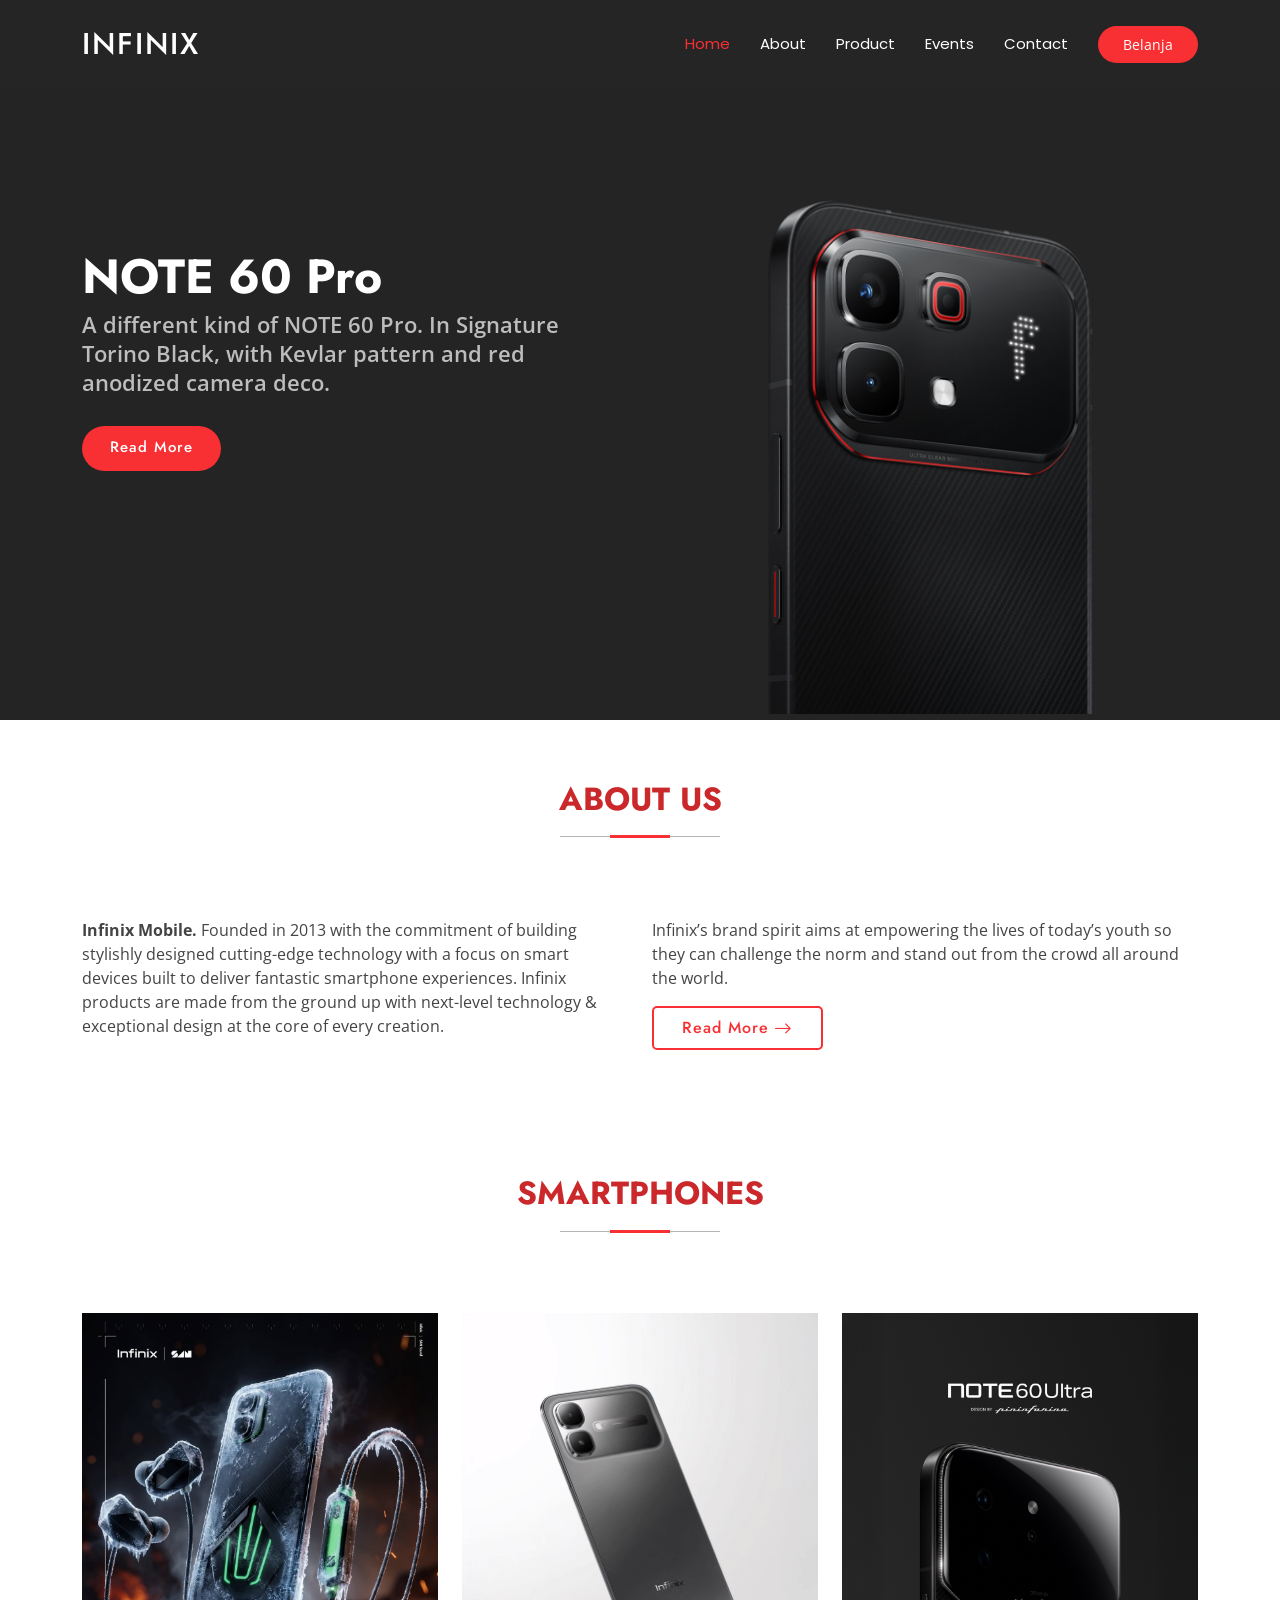
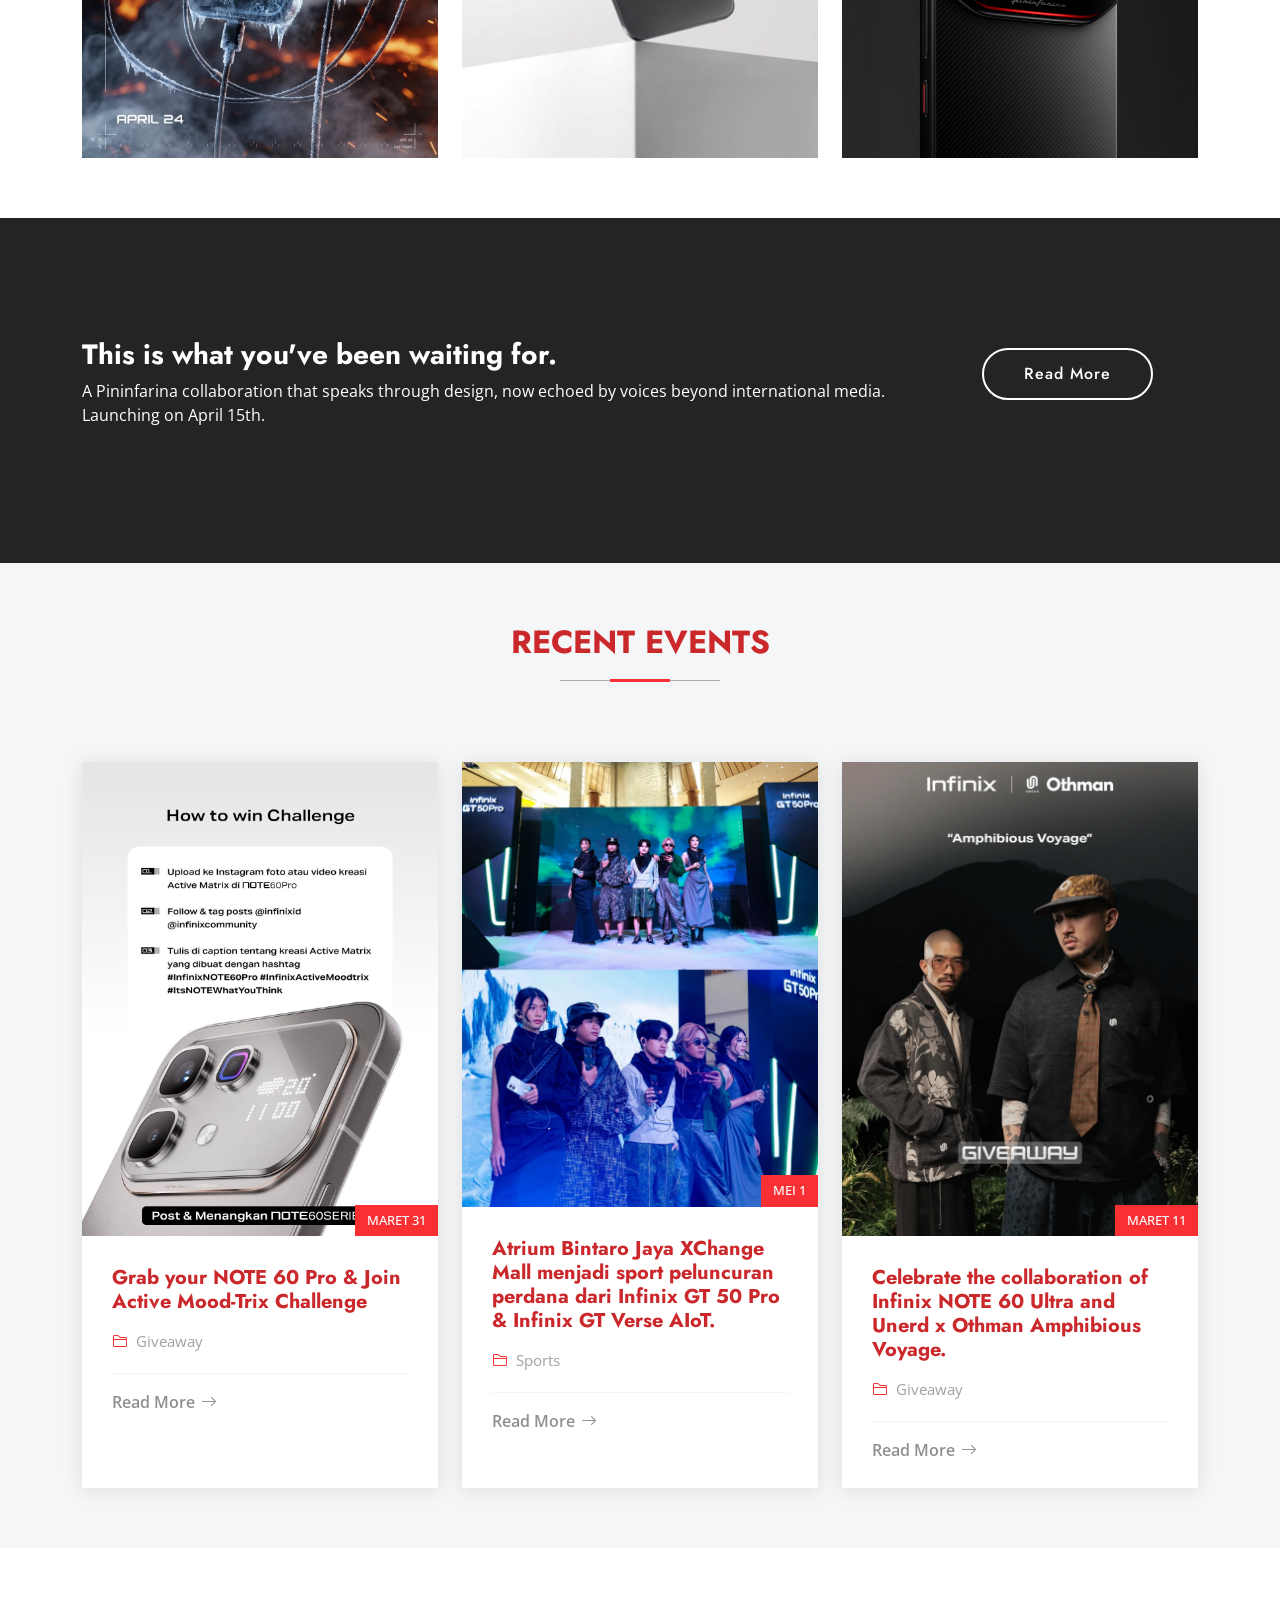
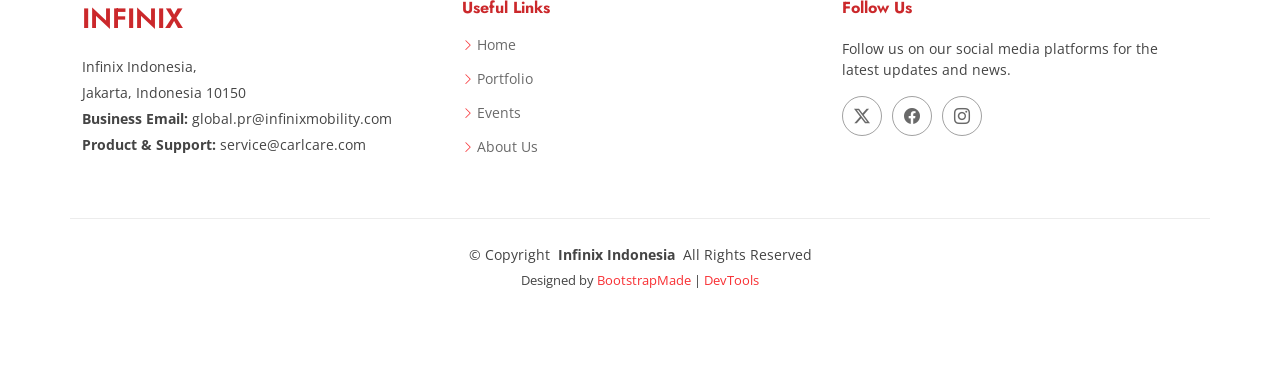
==== commit dc228186: "Tugas pra ETS (minor changes)" ====
--- a/tugas_ets.html
+++ b/tugas_ets.html
@@ -9,7 +9,7 @@
   <meta name="keywords" content="">
 
   <!-- Favicons -->
-  <link href="assets/img/favicon.png" rel="icon">
+  <link href="assets/img/infinix.webp" rel="icon">
   <link href="assets/img/apple-touch-icon.png" rel="apple-touch-icon">
 
   <!-- Fonts -->
@@ -52,9 +52,9 @@
       <nav id="navmenu" class="navmenu">
         <ul>
           <li><a href="#hero" class="active">Home</a></li>
+          <li><a href="#about">About</a></li>
           <li><a href="#portfolio">Product</a></li>
           <li><a href="#event">Events</a></li>
-          <li><a href="#about">About</a></li>
           <li><a href="#footer">Contact</a></li>
         </ul>
         <i class="mobile-nav-toggle d-xl-none bi bi-list"></i>
@@ -77,7 +77,8 @@
             <p>A different kind of NOTE 60 Pro.
               In Signature Torino Black, with Kevlar pattern and red anodized camera deco.</p>
             <div class="d-flex">
-              <a href="https://www.instagram.com/p/DXJDTZnGbRA/?img_index=1" target="_blank" class="btn-get-started">Pelajari Lebih Lanjut</a>
+              <a href="https://www.instagram.com/p/DXJDTZnGbRA/?img_index=1" target="_blank"
+                class="btn-get-started">Read More</a>
             </div>
           </div>
           <div class="col-lg-6 order-1 order-lg-2 hero-img" data-aos="zoom-out" data-aos-delay="200">
@@ -112,7 +113,8 @@
           <div class="col-lg-6" data-aos="fade-up" data-aos-delay="200">
             <p>Infinix’s brand spirit aims at empowering the lives of today’s youth so they can challenge the norm and
               stand out from the crowd all around the world. </p>
-            <a href="https://id.infinixmobility.com/about/story" target="_blank" class="read-more"><span>Read More</span><i class="bi bi-arrow-right"></i></a>
+            <a href="https://id.infinixmobility.com/about/story" target="_blank" class="read-more"><span>Read
+                More</span><i class="bi bi-arrow-right"></i></a>
           </div>
 
         </div>
@@ -194,7 +196,8 @@
               Launching on April 15th.</p>
           </div>
           <div class="col-xl-3 cta-btn-container text-center">
-            <a class="cta-btn align-middle" href="https://www.instagram.com/p/DXJM1EQGdS8/?img_index=1" target="_blank">Pelajari Lebih Lanjut</a>
+            <a class="cta-btn align-middle" href="https://www.instagram.com/p/DXJM1EQGdS8/?img_index=1"
+              target="_blank">Read More</a>
           </div>
         </div>
 
@@ -304,9 +307,6 @@
       </div>
 
     </section><!-- /Recent Blog Postst Section -->
-
-
-
 
 
   </main>
@@ -342,7 +342,8 @@
           <p>Follow us on our social media platforms for the latest updates and news.</p>
           <div class="social-links d-flex">
             <a href="https://x.com/InfinixIndo" target="_blank"><i class="bi bi-twitter-x"></i></a>
-            <a href="https://web.facebook.com/InfinixIndonesia?_rdc=1&_rdr#" target="_blank"><i class="bi bi-facebook"></i></a>
+            <a href="https://web.facebook.com/InfinixIndonesia?_rdc=1&_rdr#" target="_blank"><i
+                class="bi bi-facebook"></i></a>
             <a href="https://www.instagram.com/infinixid/" target="_blank"><i class="bi bi-instagram"></i></a>
           </div>
         </div>
@@ -351,7 +352,8 @@
     </div>
 
     <div class="container copyright text-center mt-4">
-      <p>© <span>Copyright</span> <strong class="px-1 sitename">Infinix Indonesia</strong> <span>All Rights Reserved</span></p>
+      <p>© <span>Copyright</span> <strong class="px-1 sitename">Infinix Indonesia</strong> <span>All Rights
+          Reserved</span></p>
       <div class="credits">
         <!-- All the links in the footer should remain intact. -->
         <!-- You can delete the links only if you've purchased the pro version. -->
